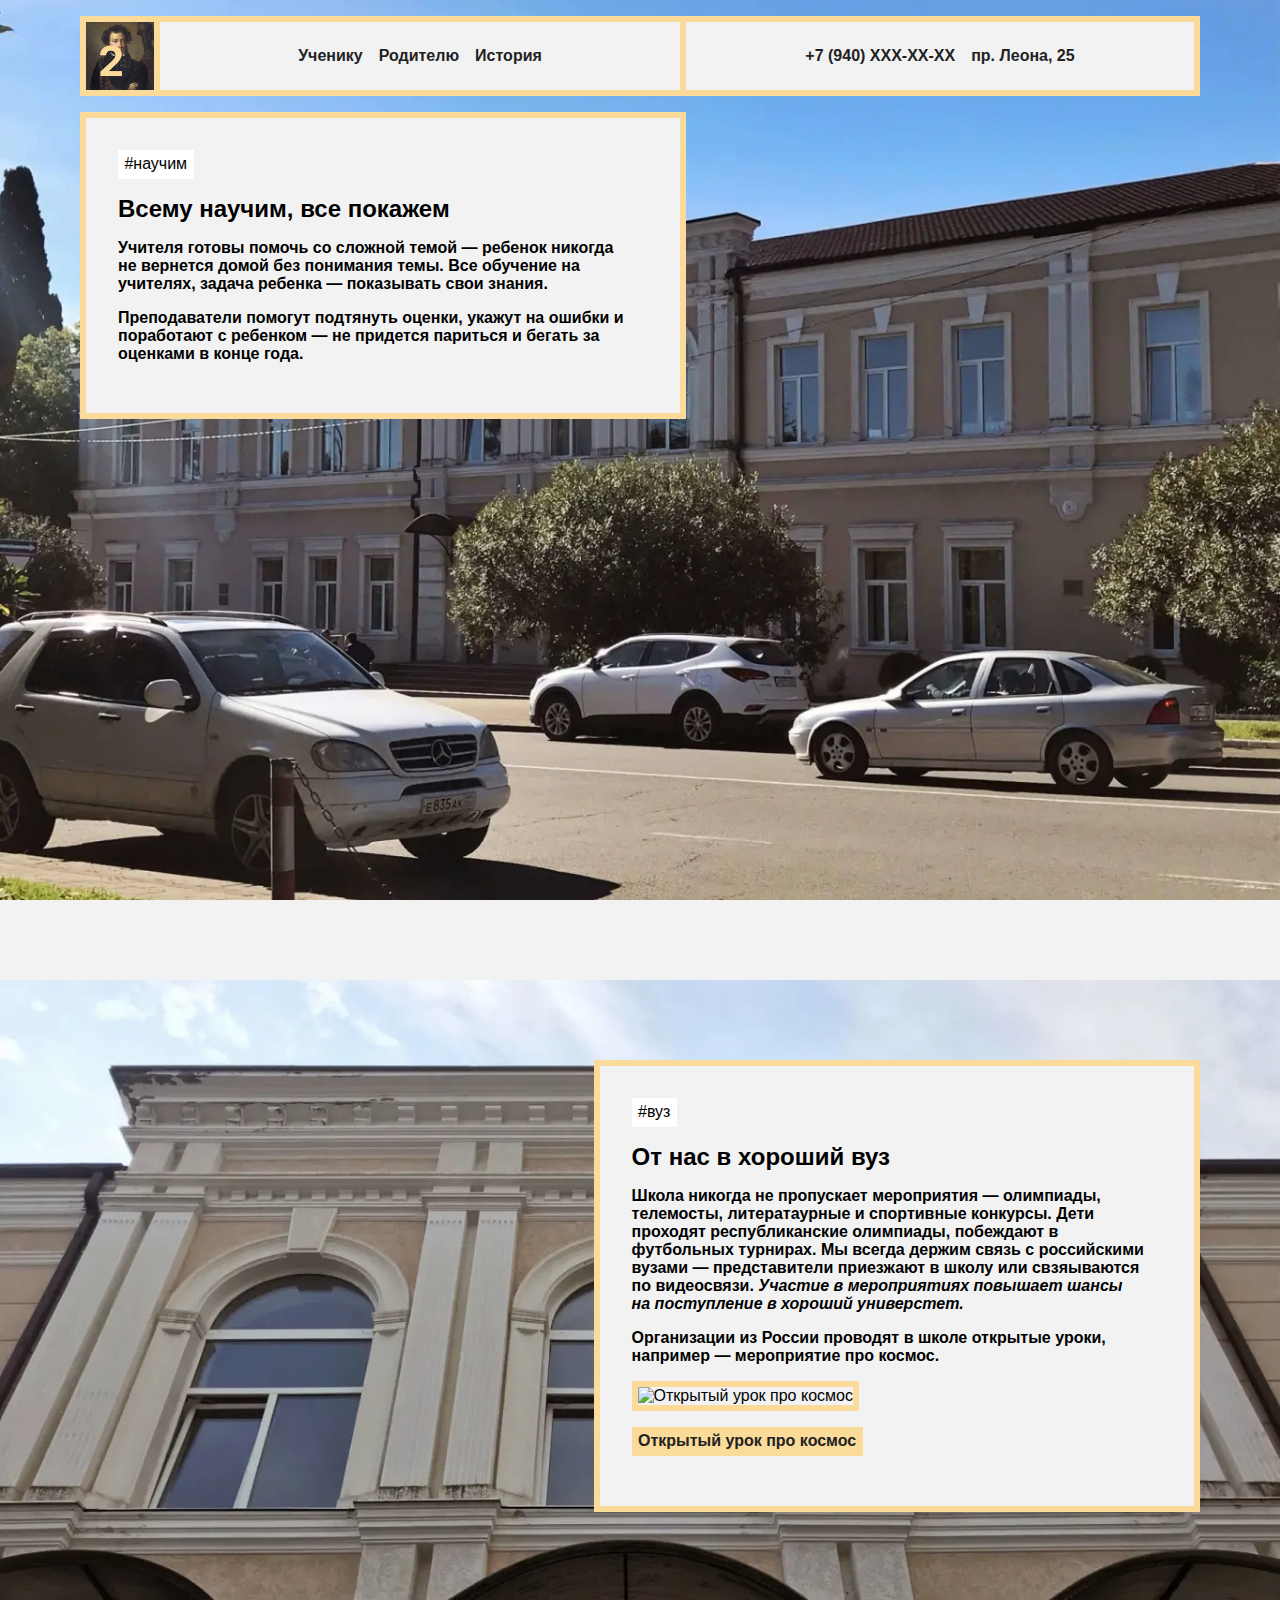
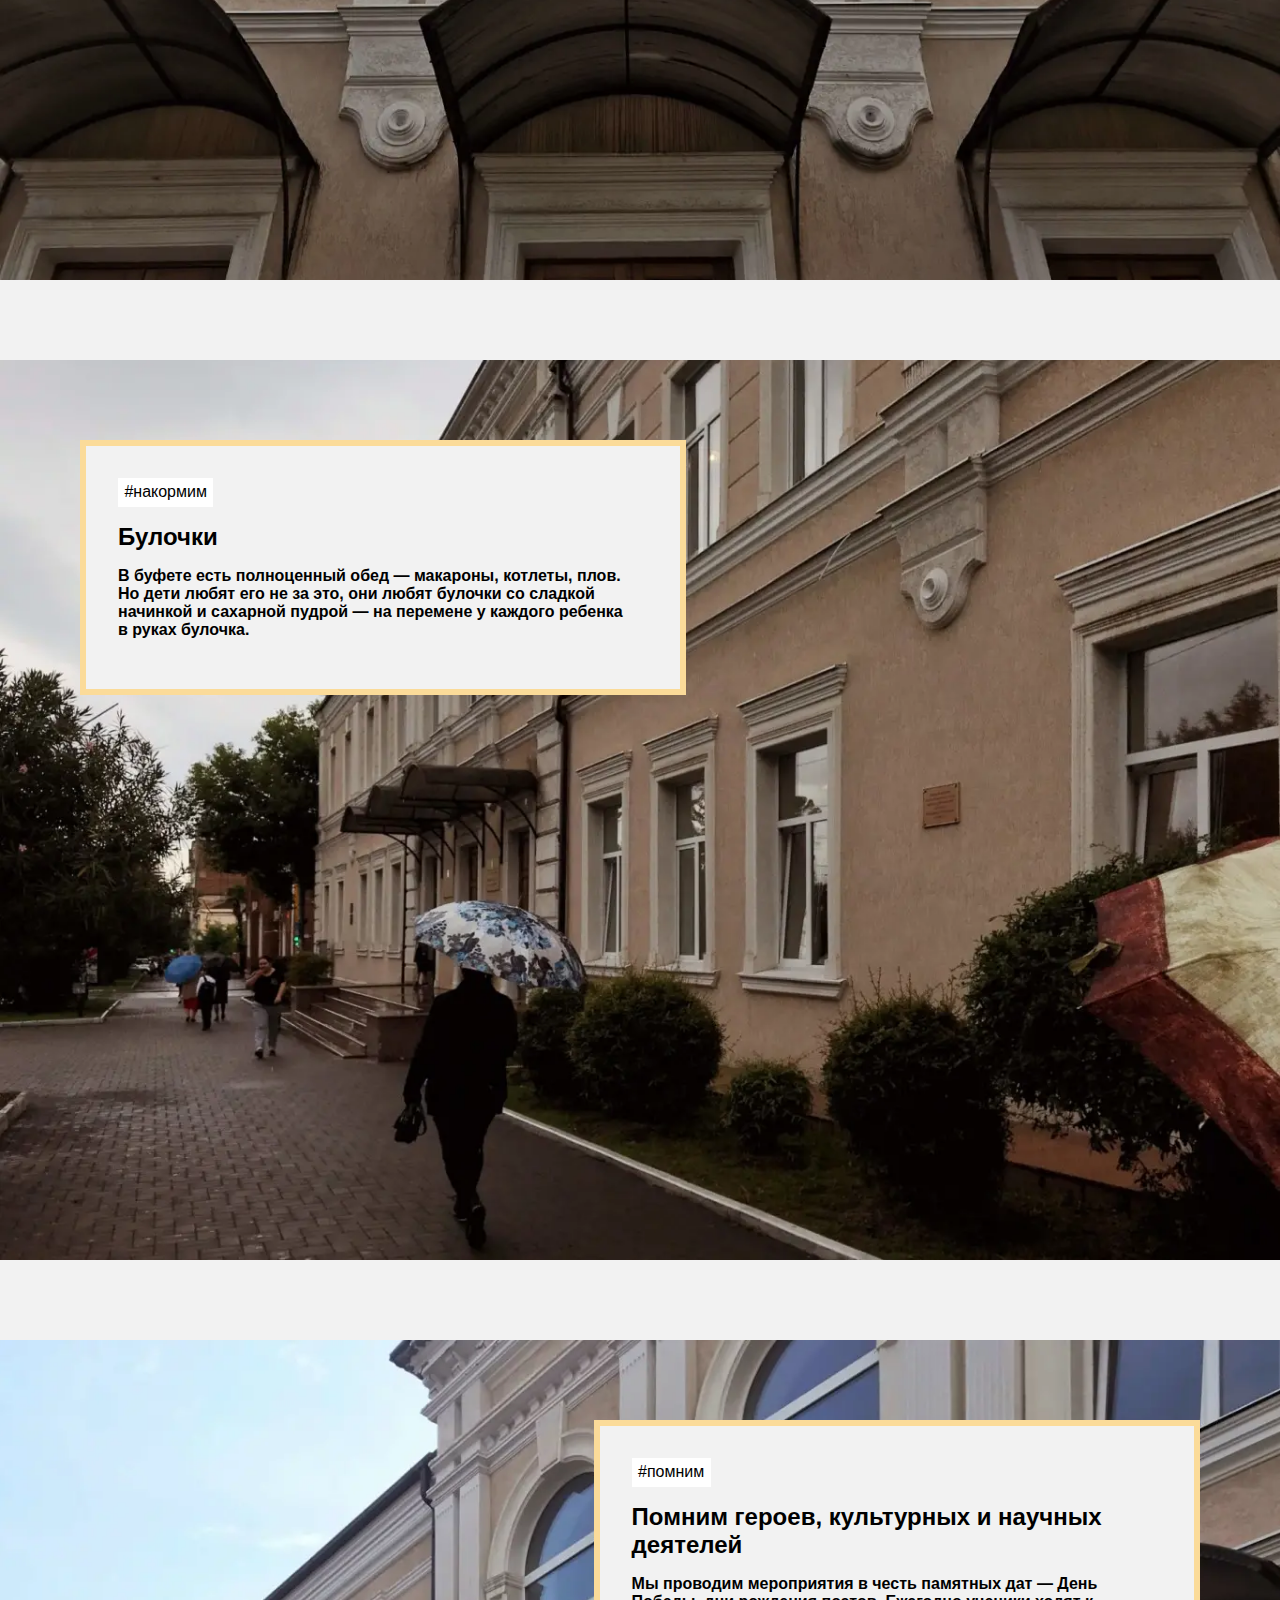
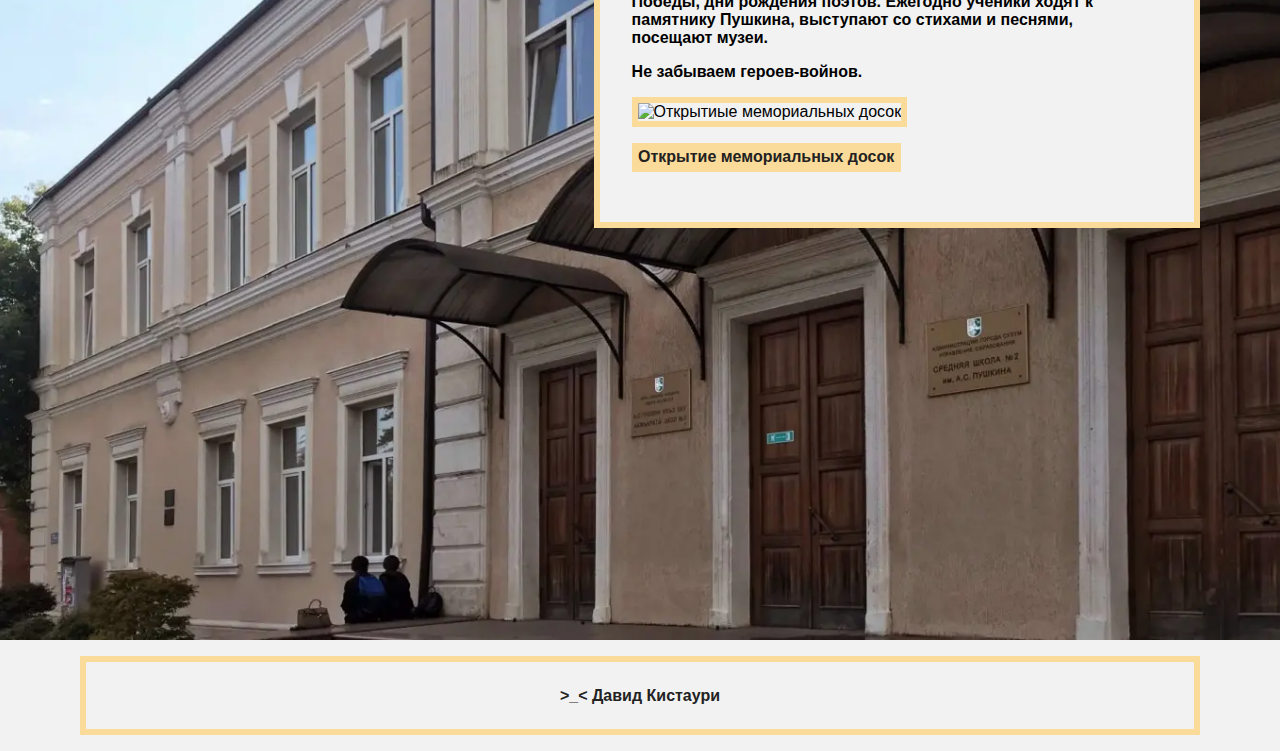
==== index.html @ 3322125c "Add images prefetch. Add active links" ====
<!DOCTYPE html>
<html lang="en">
  <head>
    <title>2-я школа</title>

    <!-- HTML Meta Tags -->
    <meta name="Description" content="2-я школа — подойдет вашему ребенку" />
    <meta name="theme-color" content="#FBDB99" />
    <meta name="viewport" content="width=device-width, initial-scale=1.0" />
    <meta http-equiv="Content-Type" content="text/html;charset=UTF-8" />
    <meta http-equiv="X-UA-Compatible" cont="ie=edge" />

    <!-- Google / Search Engine Tags -->
    <meta itemprop="name" content="2-я школа" />
    <meta
      itemprop="description"
      content="2-я школа — подойдет вашему ребенку"
    />
    <meta
      itemprop="image"
      content="https://secondschool.now.sh/src/images/og.png"
    />

    <!-- Facebook Open Graph Meta Tags -->
    <meta property="og:type" content="website" />
    <meta
      property="og:image"
      content="https://secondschool.now.sh/src/images/og.png"
    />
    <meta property="og:url" content="https://secondschool.now.sh" />
    <meta property="og:title" content="2-я школа" />
    <meta
      property="og:description"
      content="2-я школа — подойдет вашему ребенку"
    />
    <meta property="og:locale" content="ru_RU" />

    <!-- Twitter Card Meta Tags -->
    <meta name="twitter:card" content="summary_large_image" />
    <meta name="twitter:url" content="https://secondschool.now.sh" />
    <meta name="twitter:title" content="2-я школа" />
    <meta
      name="twitter:description"
      content="2-я школа — подойдет вашему ребенку"
    />
    <meta
      name="twitter:image"
      content="https://secondschool.now.sh/src/images/og.png"
    />

    <!-- IOS Meta Tags -->
    <meta name="apple-mobile-web-app-capable" content="yes" />
    <meta name="apple-mobile-web-app-status-bar-style" content="black" />
    <meta name="apple-mobile-web-app-title" content="2-я школа" />

    <!-- Linked files -->
    <link rel="prefetch" href="/src/images/school-main.jpg" as="image" />
    <link rel="prefetch" href="/src/images/school-bottom.jpg" as="image" />
    <link rel="prefetch" href="/src/images/school-rain.jpg" as="image" />
    <link rel="prefetch" href="/src/images/school-right.jpg" as="image" />
    <link rel="manifest" href="/manifest.json" />
    <link rel="stylesheet" href="/src/styles/main.css" />
    <link
      rel="stylesheet"
      href="/src/styles/mobile.css"
      media="none"
      onload="if(media!='screen and (max-width: 950px)')media='screen and (max-width: 950px)'"
    />

    <!-- Icons -->
    <link
      rel="apple-touch-icon"
      sizes="128x128"
      href="/src/images/logos/logo-128.png"
    />
    <link
      rel="apple-touch-icon"
      sizes="64x64"
      href="/src/images/logos/logo-64.png"
    />
    <link
      rel="apple-touch-icon"
      sizes="32x32"
      href="/src/images/logos/logo-32.png"
    />
    <link
      rel="apple-touch-icon"
      sizes="16x16"
      href="/src/images/logos/logo-16.png"
    />
    <link
      rel="icon"
      sizes="128x128"
      href="/src/images/logos/logo-128.png"
      type="img/png"
    />
    <link
      rel="icon"
      sizes="64x64"
      href="/src/images/logos/logo-64.png"
      type="img/png"
    />
    <link
      rel="icon"
      sizes="32x32"
      href="/src/images/logos/logo-32.png"
      type="img/png"
    />
    <link
      rel="icon"
      sizes="16x16"
      href="/src/images/logos/logo-16.png"
      type="img/png"
    />
  </head>
  <body>
    <header>
      <nav>
        <a href="/" class="active"
          ><img src="/src/images/logo.jpg" alt="2-я школа"
        /></a>
      </nav>
      <nav>
        <a href="/student">Ученику</a>
        <a href="/parent">Родителю</a>
        <a href="/history">История</a>
      </nav>
      <nav>
        <a href="tel:7940XXXXXXX">+7 (940) XXX-XX-XX</a>
        <a href="https://yandex.ru/maps/-/CGqsMVZ9" title="Школа на карте"
          >пр. Леона, 25</a
        >
      </nav>
    </header>
    <main>
      <section>
        <picture>
          <source
            srcset="
              /src/images/large/school-main.webp  1800w,
              /src/images/medium/school-main.webp 1366w,
              /src/images/small/school-main.webp   800w
            "
            sizes="100%"
            type="image/webp"
          />
          <source
            srcset="
              /src/images/large/school-main.jpg  1800w,
              /src/images/medium/school-main.jpg 1366w,
              /src/images/small/school-main.jpg   800w
            "
            sizes="100%"
          />
          <img src="/src/images/school-main.jpg" alt="Школа" loading="lazy" />
        </picture>
        <article>
          <span class="sect_art_tag">
            #научим
          </span>
          <h1>Всему научим, все покажем</h1>
          <p>
            Учителя готовы помочь со сложной темой — ребенок никогда не вернется
            домой без понимания темы. Все обучение на учителях, задача ребенка —
            показывать свои знания.
          </p>
          <p>
            Преподаватели помогут подтянуть оценки, укажут на ошибки и
            поработают с ребенком — не придется париться и бегать за оценками в
            конце года.
          </p>
        </article>
      </section>
      <section>
        <picture>
          <source
            srcset="
              /src/images/large/school-bottom.webp  1800w,
              /src/images/medium/school-bottom.webp 1366w,
              /src/images/small/school-bottom.webp   800w
            "
            sizes="100%"
            type="image/webp"
          />
          <source
            srcset="
              /src/images/large/school-bottom.jpg  1800w,
              /src/images/medium/school-bottom.jpg 1366w,
              /src/images/small/school-bottom.jpg   800w
            "
            sizes="100%"
          />
          <img src="/src/images/school-bottom.jpg" alt="Школа" loading="lazy" />
        </picture>
        <article>
          <span class="sect_art_tag">
            #вуз
          </span>
          <h1>От нас в хороший вуз</h1>
          <p>
            Школа никогда не пропускает мероприятия — олимпиады, телемосты,
            литератаурные и спортивные конкурсы. Дети проходят республиканские
            олимпиады, побеждают в футбольных турнирах. Мы всегда держим связь с
            российскими вузами — представители приезжают в школу или свзяываются
            по видеосвязи.
            <em
              >Участие в мероприятиях повышает шансы на поступление в хороший
              универстет.</em
            >
          </p>
          <p>
            Организации из России проводят в школе открытые уроки, например —
            мероприятие про космос.
          </p>
          <img
            src="/src/images/cosmos.jpg"
            alt="Открытый урок про космос"
            class="sect_art_img"
            loading="lazy"
          />
          <a href="http://abh.rs.gov.ru/ru/news/10887" class="sect_art_more"
            >Открытый урок про космос
          </a>
        </article>
      </section>
      <section>
        <picture>
          <source
            srcset="
              /src/images/large/school-rain.webp  1800w,
              /src/images/medium/school-rain.webp 1366w,
              /src/images/small/school-rain.webp   800w
            "
            sizes="100%"
            type="image/webp"
          />
          <source
            srcset="
              /src/images/large/school-rain.jpg  1800w,
              /src/images/medium/school-rain.jpg 1366w,
              /src/images/small/school-rain.jpg   800w
            "
            sizes="100%"
          />
          <img src="/src/images/school-rain.jpg" alt="Школа" loading="lazy" />
        </picture>
        <article>
          <span class="sect_art_tag">
            #накормим
          </span>
          <h1>Булочки</h1>
          <p>
            В буфете есть полноценный обед — макароны, котлеты, плов. Но дети
            любят его не за это, они любят булочки со сладкой начинкой и
            сахарной пудрой — на перемене у каждого ребенка в руках булочка.
          </p>
        </article>
      </section>
      <section>
        <picture>
          <source
            srcset="
              /src/images/large/school-right.webp  1800w,
              /src/images/medium/school-right.webp 1366w,
              /src/images/small/school-right.webp   800w
            "
            sizes="100%"
            type="image/webp"
          />
          <source
            srcset="
              /src/images/large/school-right.jpg  1800w,
              /src/images/medium/school-right.jpg 1366w,
              /src/images/small/school-right.jpg   800w
            "
            sizes="100%"
          />
          <img src="/src/images/school-right.jpg" alt="Школа" loading="lazy" />
        </picture>
        <article>
          <span class="sect_art_tag">
            #помним
          </span>
          <h1>Помним героев, культурных и научных деятелей</h1>
          <p>
            Мы проводим мероприятия в честь памятных дат — День Победы, дни
            рождения поэтов. Ежегодно ученики ходят к памятнику Пушкина,
            выступают со стихами и песнями, посещают музеи.
          </p>
          <p>
            Не забываем героев-войнов.
          </p>
          <img
            src="/src/images/memorial.jpg"
            alt="Открытиые мемориальных досок"
            class="sect_art_img"
            loading="lazy"
          />
          <a
            href="https://sputnik-abkhazia.ru/video/20150424/1014516066.html"
            class="sect_art_more"
            >Открытие мемориальных досок</a
          >
        </article>
      </section>
    </main>
    <footer>
      <nav>
        <a href="https://davidkistauri.now.sh" target="_blank" rel="noopener"
          >>_< Давид Кистаури</a
        >
      </nav>
    </footer>
  </body>
</html>
---- src/styles/main.css ----
@font-face {
  font-family: "Inter var";
  font-weight: 100 900;
  font-style: normal;
  font-named-instance: "Regular";
  font-display: swap;
  src: url("/src/fonts/Inter-upright.var.woff2?v=3.5") format("woff2");
}

:root {
  --background-color: #f2f2f2;
  --foreground-color: #222222;
  --accent-color: #fbdb99;
  --accent-color-75: #fbda99bf;

  --white: #ffffff;
}

*::selection {
  background-color: var(--accent-color);
  color: var(--foreground-color);
}

*::-moz-selection {
  background-color: var(--accent-color);
  color: var(--foreground-color);
}

html {
  font-size: 16px;
  font-family: Inter, Helvetica, Arial, sans-serif;
}

body {
  margin: 0;
  background-color: var(--background-color);
}

header,
footer {
  padding: 1rem 5rem;
}

header {
  position: fixed;
  z-index: 1;
  top: 0;
  right: 0;
  left: 0;
  display: grid;
  grid-template-columns: 5rem 1fr 1fr;
}

header nav:nth-child(1) a {
  padding: 0;
}

footer nav {
  min-height: 4.2rem;
}

nav {
  display: flex;
  justify-content: center;
  align-items: center;
  max-height: 5rem;
  border-top: 0.4rem solid var(--accent-color);
  border-bottom: 0.4rem solid var(--accent-color);
  background-color: var(--background-color);
}

nav:nth-child(1),
nav:nth-child(3) {
  border-right: 0.4rem solid var(--accent-color);
  border-left: 0.4rem solid var(--accent-color);
}

nav a,
a.sect_art_more {
  font-weight: bold;
  text-decoration: none;
  transition: all cubic-bezier(0.075, 0.82, 0.165, 1) 0.5s;
  -webkit-transition: all cubic-bezier(0.075, 0.82, 0.165, 1) 0.5s;
}

nav a {
  padding: 0.5rem;
  line-height: 1rem;
}

nav a:hover,
a.sect_art_more:hover {
  opacity: 0.5;
}

section:nth-of-type(2n - 1) {
  grid-template: "article article empty" / 5.8rem 1fr 1fr;
}

section:nth-of-type(2n) {
  grid-template: "empty article article" / 1fr 1fr 5.8rem;
}

section:nth-of-type(1) {
  min-height: calc(100vh - 15rem);
  margin-top: 0;
  padding-top: 7rem;
}

section {
  position: relative;
  display: inline-grid;
  width: calc(100% - 10rem);
  min-height: calc(100vh - 13rem);
  margin-top: 5rem;
  padding: 5rem 5rem 8rem 5rem;
}

section picture img {
  position: absolute;
  top: 0;
  left: 0;
  width: 100%;
  height: 100%;
  object-fit: cover;
}

article {
  position: relative;
  grid-area: article;
  align-self: start;
  padding: 2rem 3.125rem 3.125rem 2rem;
  background-color: var(--background-color);
}

article,
img.sect_art_img {
  border: 0.4rem solid var(--accent-color);
}

h1,
p,
img.sect_art_img,
a.sect_art_more {
  margin: 1rem 0 0 0;
}

h1 {
  font-size: 1.5rem;
}

p {
  font-size: 1rem;
  font-weight: 600;
}

a {
  position: relative;
  display: flex;
  color: var(--foreground-color);
}

a.active {
  background-color: var(--accent-color);
  pointer-events: none;
  cursor: default;
}

a.sect_art_more,
span.sect_art_tag {
  display: table;
  line-height: 1em;
  padding: 0.4rem;
}

a.sect_art_more {
  background-color: var(--accent-color);
}

a img {
  width: 100%;
  height: 100%;
}

span.sect_art_tag {
  background-color: var(--white);
}

img.sect_art_img {
  max-width: calc(100% - 1rem);
}
---- src/styles/mobile.css ----
@media screen and (max-width: 950px) {
  header,
  footer {
    padding: 1.5rem;
  }
  header {
    position: sticky;
    top: -19.3rem;
    grid-template-columns: 3.5rem auto;
    grid-row-gap: 1.5rem;
  }
  header nav:nth-child(2),
  header nav:nth-child(3) {
    grid-column-start: 1;
    grid-column-end: 3;
  }
  header nav:nth-child(1) {
    grid-row-start: 3;
    padding: 0;
  }
  header nav:nth-child(2) {
    grid-row-start: 2;
  }
  header nav:nth-child(3) {
    grid-row-start: 1;
  }
  footer nav {
    min-height: unset;
  }
  nav:nth-child(n) {
    border: 0.2rem solid var(--accent-color);
  }
  nav {
    flex-direction: column;
    align-items: start;
    max-height: 10rem;
    padding: 0.75rem;
  }
  section:nth-last-of-type(n) {
    grid-template: "article" / 1fr;
  }
  section {
    width: calc(100% - 3rem);
    min-height: unset;
    margin-top: 1.5rem;
    padding: 1.5rem 1.5rem 2.4rem 1.5rem;
  }
  section:first-of-type {
    padding-top: 1.5rem;
  }
  article {
    padding: 1.2rem 1.2rem 1.5rem 1.2rem;
  }
  article,
  img.sect_art_img {
    border: 0.2rem solid var(--accent-color);
  }
}
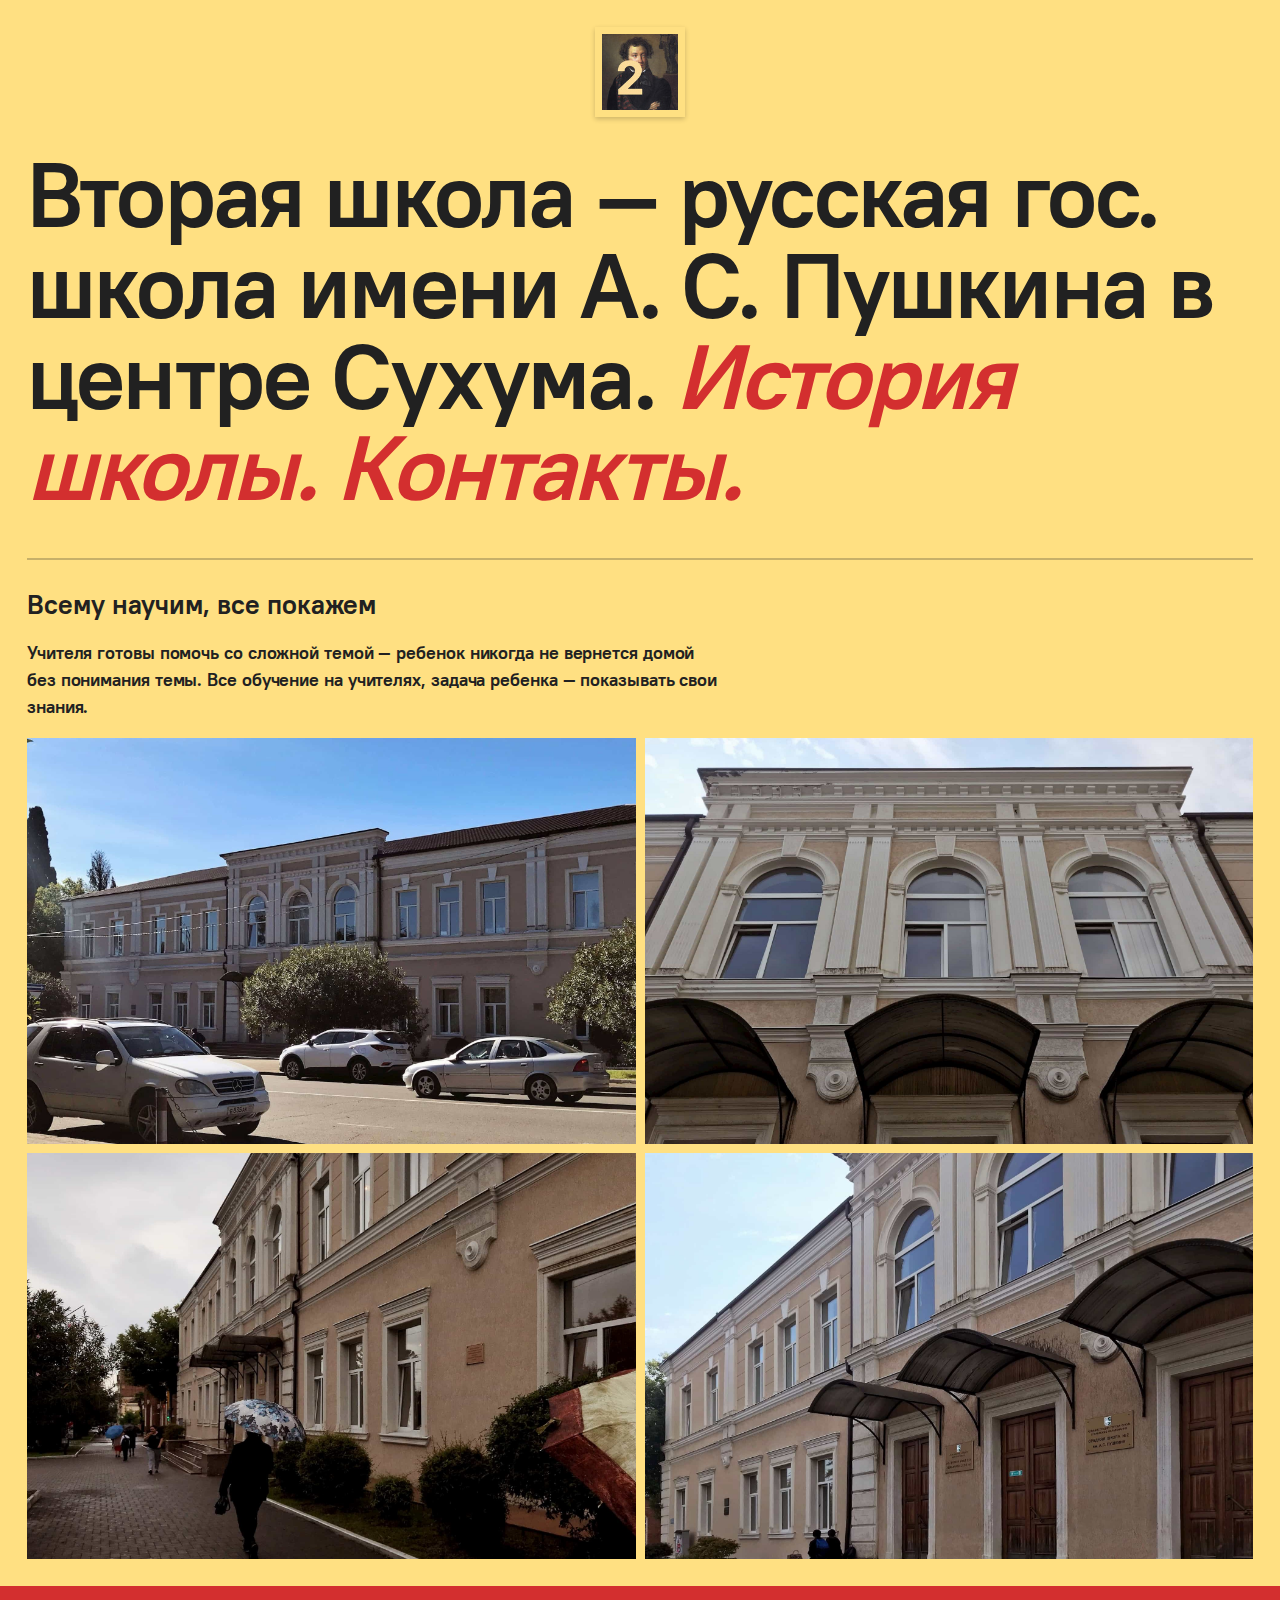
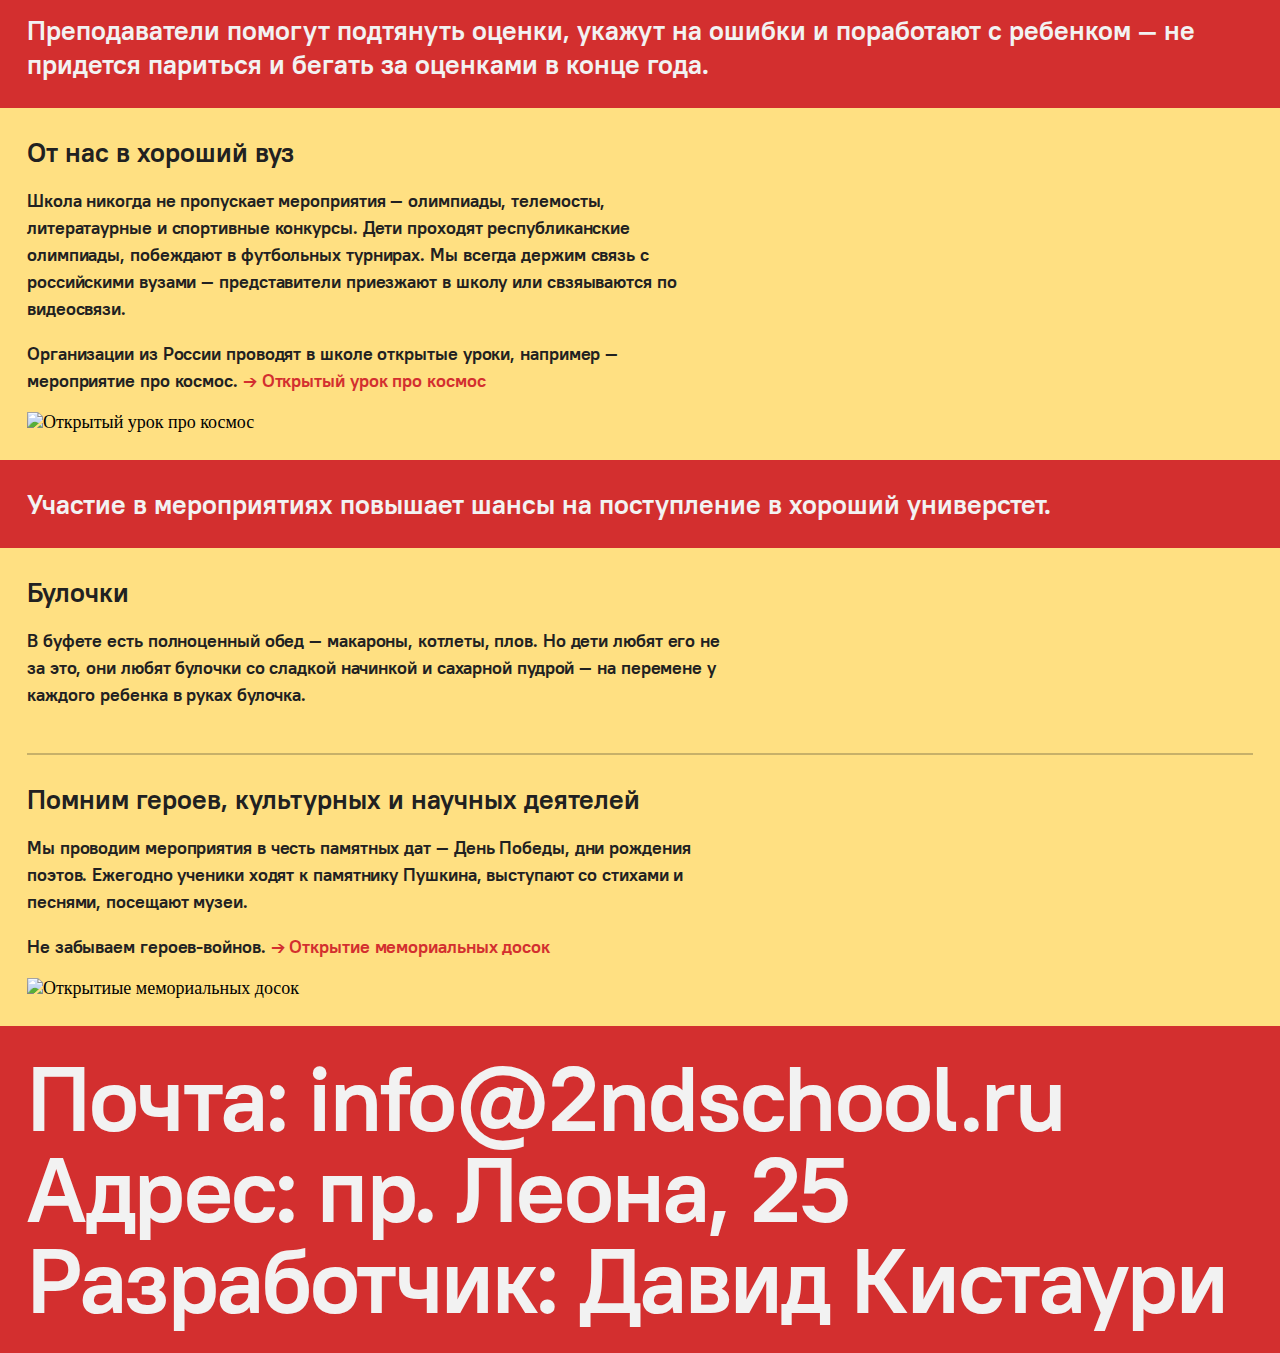
==== commit 6a78cb64: "V3" ====
--- a/index.html
+++ b/index.html
@@ -1,20 +1,20 @@
 <!DOCTYPE html>
 <html lang="en">
   <head>
-    <title>2-я школа</title>
+    <title>Вторая школа</title>
 
     <!-- HTML Meta Tags -->
-    <meta name="Description" content="2-я школа — подойдет вашему ребенку" />
+    <meta name="Description" content="Вторая школа — подойдет вашему ребенку" />
     <meta name="theme-color" content="#FBDB99" />
     <meta name="viewport" content="width=device-width, initial-scale=1.0" />
     <meta http-equiv="Content-Type" content="text/html;charset=UTF-8" />
     <meta http-equiv="X-UA-Compatible" cont="ie=edge" />
 
     <!-- Google / Search Engine Tags -->
-    <meta itemprop="name" content="2-я школа" />
+    <meta itemprop="name" content="Вторая школа" />
     <meta
       itemprop="description"
-      content="2-я школа — подойдет вашему ребенку"
+      content="Вторая школа — подойдет вашему ребенку"
     />
     <meta
       itemprop="image"
@@ -28,20 +28,20 @@
       content="https://secondschool.now.sh/src/images/og.png"
     />
     <meta property="og:url" content="https://secondschool.now.sh" />
-    <meta property="og:title" content="2-я школа" />
+    <meta property="og:title" content="Вторая школа" />
     <meta
       property="og:description"
-      content="2-я школа — подойдет вашему ребенку"
+      content="Вторая школа — подойдет вашему ребенку"
     />
     <meta property="og:locale" content="ru_RU" />
 
     <!-- Twitter Card Meta Tags -->
     <meta name="twitter:card" content="summary_large_image" />
     <meta name="twitter:url" content="https://secondschool.now.sh" />
-    <meta name="twitter:title" content="2-я школа" />
+    <meta name="twitter:title" content="Вторая школа" />
     <meta
       name="twitter:description"
-      content="2-я школа — подойдет вашему ребенку"
+      content="Вторая школа — подойдет вашему ребенку"
     />
     <meta
       name="twitter:image"
@@ -51,13 +51,14 @@
     <!-- IOS Meta Tags -->
     <meta name="apple-mobile-web-app-capable" content="yes" />
     <meta name="apple-mobile-web-app-status-bar-style" content="black" />
-    <meta name="apple-mobile-web-app-title" content="2-я школа" />
+    <meta name="apple-mobile-web-app-title" content="Вторая школа" />
 
     <!-- Linked files -->
-    <link rel="prefetch" href="/src/images/school-main.jpg" as="image" />
-    <link rel="prefetch" href="/src/images/school-bottom.jpg" as="image" />
-    <link rel="prefetch" href="/src/images/school-rain.jpg" as="image" />
-    <link rel="prefetch" href="/src/images/school-right.jpg" as="image" />
+    <link rel="preload" href="/src/images/logo.jpg" as="image" />
+    <link rel="preload" href="/src/images/school-main.jpg" as="image" />
+    <link rel="preload" href="/src/images/school-bottom.jpg" as="image" />
+    <link rel="preload" href="/src/images/school-rain.jpg" as="image" />
+    <link rel="preload" href="/src/images/school-right.jpg" as="image" />
     <link rel="manifest" href="/manifest.json" />
     <link rel="stylesheet" href="/src/styles/main.css" />
     <link
@@ -66,6 +67,7 @@
       media="none"
       onload="if(media!='screen and (max-width: 950px)')media='screen and (max-width: 950px)'"
     />
+    <link rel="stylesheet" href="/src/styles/dark.css" />
 
     <!-- Icons -->
     <link
@@ -117,100 +119,78 @@
     <header>
       <nav>
         <a href="/" class="active"
-          ><img src="/src/images/logo.jpg" alt="2-я школа"
+          ><img src="/src/images/logo.jpg" alt="Вторая школа"
         /></a>
-      </nav>
-      <nav>
-        <a href="/student">Ученику</a>
-        <a href="/parent">Родителю</a>
-        <a href="/history">История</a>
-      </nav>
-      <nav>
-        <a href="tel:7940XXXXXXX">+7 (940) XXX-XX-XX</a>
-        <a href="https://yandex.ru/maps/-/CGqsMVZ9" title="Школа на карте"
-          >пр. Леона, 25</a
-        >
       </nav>
     </header>
     <main>
       <section>
-        <picture>
-          <source
-            srcset="
-              /src/images/large/school-main.webp  1800w,
-              /src/images/medium/school-main.webp 1366w,
-              /src/images/small/school-main.webp   800w
-            "
-            sizes="100%"
-            type="image/webp"
-          />
-          <source
-            srcset="
-              /src/images/large/school-main.jpg  1800w,
-              /src/images/medium/school-main.jpg 1366w,
-              /src/images/small/school-main.jpg   800w
-            "
-            sizes="100%"
-          />
-          <img src="/src/images/school-main.jpg" alt="Школа" loading="lazy" />
-        </picture>
-        <article>
-          <span class="sect_art_tag">
-            #научим
-          </span>
-          <h1>Всему научим, все покажем</h1>
+        <h1>
+          Вторая школа — русская гос. школа имени А. С. Пушкина в центре Сухума.
+          <a href="/history">История школы.</a>
+          <a href="#cont">Контакты.</a>
+        </h1>
+      </section>
+      <hr />
+      <section>
+        <article>
+          <h2>Всему научим, все покажем</h2>
           <p>
             Учителя готовы помочь со сложной темой — ребенок никогда не вернется
             домой без понимания темы. Все обучение на учителях, задача ребенка —
             показывать свои знания.
           </p>
-          <p>
-            Преподаватели помогут подтянуть оценки, укажут на ошибки и
-            поработают с ребенком — не придется париться и бегать за оценками в
-            конце года.
-          </p>
-        </article>
-      </section>
-      <section>
-        <picture>
-          <source
-            srcset="
-              /src/images/large/school-bottom.webp  1800w,
-              /src/images/medium/school-bottom.webp 1366w,
-              /src/images/small/school-bottom.webp   800w
-            "
-            sizes="100%"
-            type="image/webp"
-          />
-          <source
-            srcset="
-              /src/images/large/school-bottom.jpg  1800w,
-              /src/images/medium/school-bottom.jpg 1366w,
-              /src/images/small/school-bottom.jpg   800w
-            "
-            sizes="100%"
-          />
-          <img src="/src/images/school-bottom.jpg" alt="Школа" loading="lazy" />
-        </picture>
-        <article>
-          <span class="sect_art_tag">
-            #вуз
-          </span>
-          <h1>От нас в хороший вуз</h1>
+        </article>
+        <article class="art--img">
+          <img
+            src="/src/images/school-main.jpg"
+            alt="Открытый урок про космос"
+            class="sect_art_imgs"
+            loading="lazy"
+          />
+          <img
+            src="/src/images/school-bottom.jpg"
+            alt="Открытый урок про космос"
+            class="sect_art_imgs"
+            loading="lazy"
+          />
+          <img
+            src="/src/images/school-rain.jpg"
+            alt="Открытый урок про космос"
+            class="sect_art_imgs"
+            loading="lazy"
+          />
+          <img
+            src="/src/images/school-right.jpg"
+            alt="Открытый урок про космос"
+            class="sect_art_imgs"
+            loading="lazy"
+          />
+        </article>
+      </section>
+      <section class="sect--highlight">
+        <span
+          >Преподаватели помогут подтянуть оценки, укажут на ошибки и поработают
+          с ребенком — не придется париться и бегать за оценками в конце
+          года.</span
+        >
+      </section>
+      <section>
+        <article>
+          <h2>От нас в хороший вуз</h2>
           <p>
             Школа никогда не пропускает мероприятия — олимпиады, телемосты,
             литератаурные и спортивные конкурсы. Дети проходят республиканские
             олимпиады, побеждают в футбольных турнирах. Мы всегда держим связь с
             российскими вузами — представители приезжают в школу или свзяываются
             по видеосвязи.
-            <em
-              >Участие в мероприятиях повышает шансы на поступление в хороший
-              универстет.</em
-            >
           </p>
           <p>
             Организации из России проводят в школе открытые уроки, например —
             мероприятие про космос.
+            <a href="http://abh.rs.gov.ru/ru/news/10887"
+              >→ Открытый урок про космос
+            </a>
           </p>
           <img
             src="/src/images/cosmos.jpg"
@@ -218,37 +198,17 @@
             class="sect_art_img"
             loading="lazy"
           />
-          <a href="http://abh.rs.gov.ru/ru/news/10887" class="sect_art_more"
-            >Открытый урок про космос
-          </a>
-        </article>
-      </section>
-      <section>
-        <picture>
-          <source
-            srcset="
-              /src/images/large/school-rain.webp  1800w,
-              /src/images/medium/school-rain.webp 1366w,
-              /src/images/small/school-rain.webp   800w
-            "
-            sizes="100%"
-            type="image/webp"
-          />
-          <source
-            srcset="
-              /src/images/large/school-rain.jpg  1800w,
-              /src/images/medium/school-rain.jpg 1366w,
-              /src/images/small/school-rain.jpg   800w
-            "
-            sizes="100%"
-          />
-          <img src="/src/images/school-rain.jpg" alt="Школа" loading="lazy" />
-        </picture>
-        <article>
-          <span class="sect_art_tag">
-            #накормим
-          </span>
-          <h1>Булочки</h1>
+        </article>
+      </section>
+      <section class="sect--highlight">
+        <span
+          >Участие в мероприятиях повышает шансы на поступление в хороший
+          универстет.</span
+        >
+      </section>
+      <section>
+        <article>
+          <h2>Булочки</h2>
           <p>
             В буфете есть полноценный обед — макароны, котлеты, плов. Но дети
             любят его не за это, они любят булочки со сладкой начинкой и
@@ -256,32 +216,10 @@
           </p>
         </article>
       </section>
-      <section>
-        <picture>
-          <source
-            srcset="
-              /src/images/large/school-right.webp  1800w,
-              /src/images/medium/school-right.webp 1366w,
-              /src/images/small/school-right.webp   800w
-            "
-            sizes="100%"
-            type="image/webp"
-          />
-          <source
-            srcset="
-              /src/images/large/school-right.jpg  1800w,
-              /src/images/medium/school-right.jpg 1366w,
-              /src/images/small/school-right.jpg   800w
-            "
-            sizes="100%"
-          />
-          <img src="/src/images/school-right.jpg" alt="Школа" loading="lazy" />
-        </picture>
-        <article>
-          <span class="sect_art_tag">
-            #помним
-          </span>
-          <h1>Помним героев, культурных и научных деятелей</h1>
+      <hr />
+      <section>
+        <article>
+          <h2>Помним героев, культурных и научных деятелей</h2>
           <p>
             Мы проводим мероприятия в честь памятных дат — День Победы, дни
             рождения поэтов. Ежегодно ученики ходят к памятнику Пушкина,
@@ -289,6 +227,9 @@
           </p>
           <p>
             Не забываем героев-войнов.
+            <a href="https://sputnik-abkhazia.ru/video/20150424/1014516066.html"
+              >→ Открытие мемориальных досок</a
+            >
           </p>
           <img
             src="/src/images/memorial.jpg"
@@ -296,20 +237,23 @@
             class="sect_art_img"
             loading="lazy"
           />
-          <a
-            href="https://sputnik-abkhazia.ru/video/20150424/1014516066.html"
-            class="sect_art_more"
-            >Открытие мемориальных досок</a
-          >
         </article>
       </section>
     </main>
-    <footer>
-      <nav>
-        <a href="https://davidkistauri.now.sh" target="_blank" rel="noopener"
-          >>_< Давид Кистаури</a
-        >
-      </nav>
+    <footer id="cont">
+      <a href="mailto:info@2ndschool.ru" title="Почта"
+        >Почта: info@2ndschool.ru</a
+      ><br />
+      <a href="https://yandex.ru/maps/-/CGqsMVZ9" title="Школа на карте"
+        >Адрес: пр. Леона, 25</a
+      ><br />
+      <a
+        href="https://davidkistauri.ru"
+        title="Разработчик сайта"
+        target="_blank"
+        rel="noopener"
+        >Разработчик: Давид Кистаури</a
+      >
     </footer>
   </body>
 </html>
--- a/src/styles/main.css
+++ b/src/styles/main.css
@@ -1,19 +1,21 @@
 @font-face {
-  font-family: "Inter var";
-  font-weight: 100 900;
+  font-family: "PT Root UI";
+  font-weight: bold;
   font-style: normal;
-  font-named-instance: "Regular";
   font-display: swap;
-  src: url("/src/fonts/Inter-upright.var.woff2?v=3.5") format("woff2");
+  src: url("/src/fonts/PT\ Root\ UI_Bold.woff2?v=3.5") format("woff2");
 }
 
 :root {
   --background-color: #f2f2f2;
-  --foreground-color: #222222;
-  --accent-color: #fbdb99;
-  --accent-color-75: #fbda99bf;
-
-  --white: #ffffff;
+  --foreground-color: #212121;
+  --accent-color: #ffe082;
+  --red: #d32f2f;
+  --highlight-bg: #d32f2f;
+  --highlight-fg: #f2f2f2;
+
+  --pad: 1.5rem;
+  --text-pad: 1rem;
 }
 
 *::selection {
@@ -27,96 +29,112 @@
 }
 
 html {
-  font-size: 16px;
-  font-family: Inter, Helvetica, Arial, sans-serif;
+  font-size: 18px;
+  scroll-behavior: smooth;
 }
 
 body {
   margin: 0;
-  background-color: var(--background-color);
-}
-
-header,
-footer {
-  padding: 1rem 5rem;
+  background-color: var(--accent-color);
 }
 
 header {
   position: fixed;
+  z-index: 2;
+  top: 0;
+  left: 50%;
+  width: 5rem;
+  height: 5rem;
+  transform: translateX(-50%);
+  margin: var(--pad) 0;
+  box-shadow: 0 2px 5px rgba(0, 0, 0, 0.2);
+}
+
+header nav {
+  border: 0.4rem solid var(--accent-color);
+  background-color: var(--accent-color);
+}
+
+header nav a {
+  padding: 0;
+}
+
+footer {
+  position: relative;
+  padding: var(--pad);
+  background-color: var(--highlight-bg);
+}
+
+footer a {
+  position: relative;
   z-index: 1;
-  top: 0;
-  right: 0;
-  left: 0;
-  display: grid;
-  grid-template-columns: 5rem 1fr 1fr;
-}
-
-header nav:nth-child(1) a {
-  padding: 0;
-}
-
-footer nav {
-  min-height: 4.2rem;
-}
-
-nav {
-  display: flex;
-  justify-content: center;
-  align-items: center;
-  max-height: 5rem;
-  border-top: 0.4rem solid var(--accent-color);
-  border-bottom: 0.4rem solid var(--accent-color);
-  background-color: var(--background-color);
-}
-
-nav:nth-child(1),
-nav:nth-child(3) {
-  border-right: 0.4rem solid var(--accent-color);
-  border-left: 0.4rem solid var(--accent-color);
-}
-
-nav a,
-a.sect_art_more {
-  font-weight: bold;
-  text-decoration: none;
-  transition: all cubic-bezier(0.075, 0.82, 0.165, 1) 0.5s;
-  -webkit-transition: all cubic-bezier(0.075, 0.82, 0.165, 1) 0.5s;
-}
-
-nav a {
-  padding: 0.5rem;
-  line-height: 1rem;
-}
-
-nav a:hover,
-a.sect_art_more:hover {
-  opacity: 0.5;
-}
-
-section:nth-of-type(2n - 1) {
-  grid-template: "article article empty" / 5.8rem 1fr 1fr;
-}
-
-section:nth-of-type(2n) {
-  grid-template: "empty article article" / 1fr 1fr 5.8rem;
+  display: inline;
+  font-size: 5.063rem;
+  color: var(--highlight-fg);
+  text-decoration: none;
+  word-wrap: break-word;
+}
+
+a {
+  font-weight: bold;
+  text-decoration: none;
+  transition: opacity cubic-bezier(0.075, 0.82, 0.165, 1) 0.5s;
+  -webkit-transition: opacity cubic-bezier(0.075, 0.82, 0.165, 1) 0.5s;
 }
 
 section:nth-of-type(1) {
-  min-height: calc(100vh - 15rem);
   margin-top: 0;
   padding-top: 7rem;
 }
 
 section {
   position: relative;
-  display: inline-grid;
-  width: calc(100% - 10rem);
-  min-height: calc(100vh - 13rem);
-  margin-top: 5rem;
-  padding: 5rem 5rem 8rem 5rem;
-}
-
-section picture img {
+  width: calc(100% - 2 * var(--pad));
+  padding: var(--pad);
+  background-color: var(--accent-color);
+}
+
+section.sect--highlight {
+  width: calc(100% - 2 * var(--pad));
+  background-color: var(--highlight-bg);
+}
+
+section.sect--highlight h1,
+section.sect--highlight span {
+  position: relative;
+  z-index: 1;
+  margin-top: 0;
+  color: var(--highlight-fg);
+}
+
+section.sect--highlight span {
+  font-size: 1.5rem;
+  font-weight: bold;
+}
+
+section > h1 {
+  margin-top: 1.25rem;
+  font-size: 5.063rem;
+}
+
+section > h1 a {
+  display: inline;
+  font-style: italic;
+  text-decoration: none;
+  color: var(--red);
+}
+
+section > h1 a:hover {
+  font-style: normal;
+}
+
+section > h1,
+footer a {
+  line-height: 1em;
+  letter-spacing: -0.1rem;
+}
+
+picture img {
   position: absolute;
   top: 0;
   left: 0;
@@ -127,31 +145,61 @@
 
 article {
   position: relative;
-  grid-area: article;
-  align-self: start;
-  padding: 2rem 3.125rem 3.125rem 2rem;
-  background-color: var(--background-color);
-}
-
-article,
+}
+
+article > *:not(img) {
+  max-width: 700px;
+}
+
+article.art--img {
+  display: grid;
+  grid-template-columns: 1fr 1fr;
+  grid-gap: 0.5rem;
+}
+
+article.art--img,
+p,
 img.sect_art_img {
-  border: 0.4rem solid var(--accent-color);
+  margin-top: var(--text-pad);
 }
 
 h1,
+h2,
+p {
+  color: var(--foreground-color);
+}
+
+h1,
+h2,
 p,
-img.sect_art_img,
-a.sect_art_more {
-  margin: 1rem 0 0 0;
+a,
+section.sect--highlight span {
+  font-family: "PT Root UI", Helvetica, Arial, sans-serif;
 }
 
 h1 {
+  margin: 0;
+  font-size: 5.063rem;
+}
+
+h2 {
+  margin-top: 0;
+  margin-bottom: var(--text-pad);
   font-size: 1.5rem;
 }
 
 p {
+  margin-bottom: 0;
   font-size: 1rem;
-  font-weight: 600;
+  line-height: 1.5em;
+  letter-spacing: -0.005rem;
+}
+
+p a {
+  display: inline;
+  font-weight: bold;
+  color: var(--red);
+  text-decoration: none;
 }
 
 a {
@@ -160,32 +208,34 @@
   color: var(--foreground-color);
 }
 
+a:hover {
+  opacity: 0.5;
+}
+
 a.active {
-  background-color: var(--accent-color);
   pointer-events: none;
   cursor: default;
 }
 
-a.sect_art_more,
-span.sect_art_tag {
-  display: table;
-  line-height: 1em;
-  padding: 0.4rem;
-}
-
-a.sect_art_more {
-  background-color: var(--accent-color);
-}
-
 a img {
   width: 100%;
   height: 100%;
 }
 
-span.sect_art_tag {
-  background-color: var(--white);
-}
-
 img.sect_art_img {
-  max-width: calc(100% - 1rem);
-}
+  display: block;
+  width: 100%;
+}
+
+img.sect_art_imgs {
+  display: inline-block;
+  width: 100%;
+}
+
+hr {
+  height: 2px;
+  margin: var(--text-pad) var(--pad) 0 var(--pad);
+  border: 0;
+  background-color: var(--foreground-color);
+  opacity: 0.25;
+}
--- a/src/styles/mobile.css
+++ b/src/styles/mobile.css
@@ -1,58 +1,35 @@
 @media screen and (max-width: 950px) {
-  header,
-  footer {
-    padding: 1.5rem;
+  :root {
+    --pad: 1.2rem;
   }
   header {
-    position: sticky;
-    top: -19.3rem;
-    grid-template-columns: 3.5rem auto;
-    grid-row-gap: 1.5rem;
+    width: 3.5rem;
+    height: 3.5rem;
   }
-  header nav:nth-child(2),
-  header nav:nth-child(3) {
-    grid-column-start: 1;
-    grid-column-end: 3;
-  }
-  header nav:nth-child(1) {
-    grid-row-start: 3;
-    padding: 0;
-  }
-  header nav:nth-child(2) {
-    grid-row-start: 2;
-  }
-  header nav:nth-child(3) {
-    grid-row-start: 1;
-  }
-  footer nav {
-    min-height: unset;
-  }
-  nav:nth-child(n) {
+  header nav {
     border: 0.2rem solid var(--accent-color);
   }
-  nav {
-    flex-direction: column;
-    align-items: start;
-    max-height: 10rem;
-    padding: 0.75rem;
+  main {
+    margin-top: calc(3.9rem + 2 * var(--pad));
   }
   section:nth-last-of-type(n) {
     grid-template: "article" / 1fr;
   }
   section {
-    width: calc(100% - 3rem);
+    width: calc(100% - 2 * var(--pad));
     min-height: unset;
-    margin-top: 1.5rem;
-    padding: 1.5rem 1.5rem 2.4rem 1.5rem;
   }
   section:first-of-type {
-    padding-top: 1.5rem;
+    padding-top: 0;
   }
-  article {
-    padding: 1.2rem 1.2rem 1.5rem 1.2rem;
+  section > h1 {
+    margin-top: 0;
   }
-  article,
-  img.sect_art_img {
-    border: 0.2rem solid var(--accent-color);
+  footer a,
+  section > h1 {
+    font-size: 2.25rem;
+  }
+  article.art--img {
+    grid-template-columns: 1fr;
   }
 }
--- a/src/styles/dark.css
+++ b/src/styles/dark.css
@@ -0,0 +1,15 @@
+/* @media screen and (prefers-color-scheme: dark) {
+  :root {
+    --background-color: #212121;
+    --foreground-color: #f2f2f2;
+    --accent-color: #212121;
+    --red: #ff6659;
+    --highlight-bg: #ff665920;
+    --highlight-fg: #ff6659;
+  }
+  h1,
+  h2,
+  p, img {
+    opacity: 0.9;
+  }
+} */
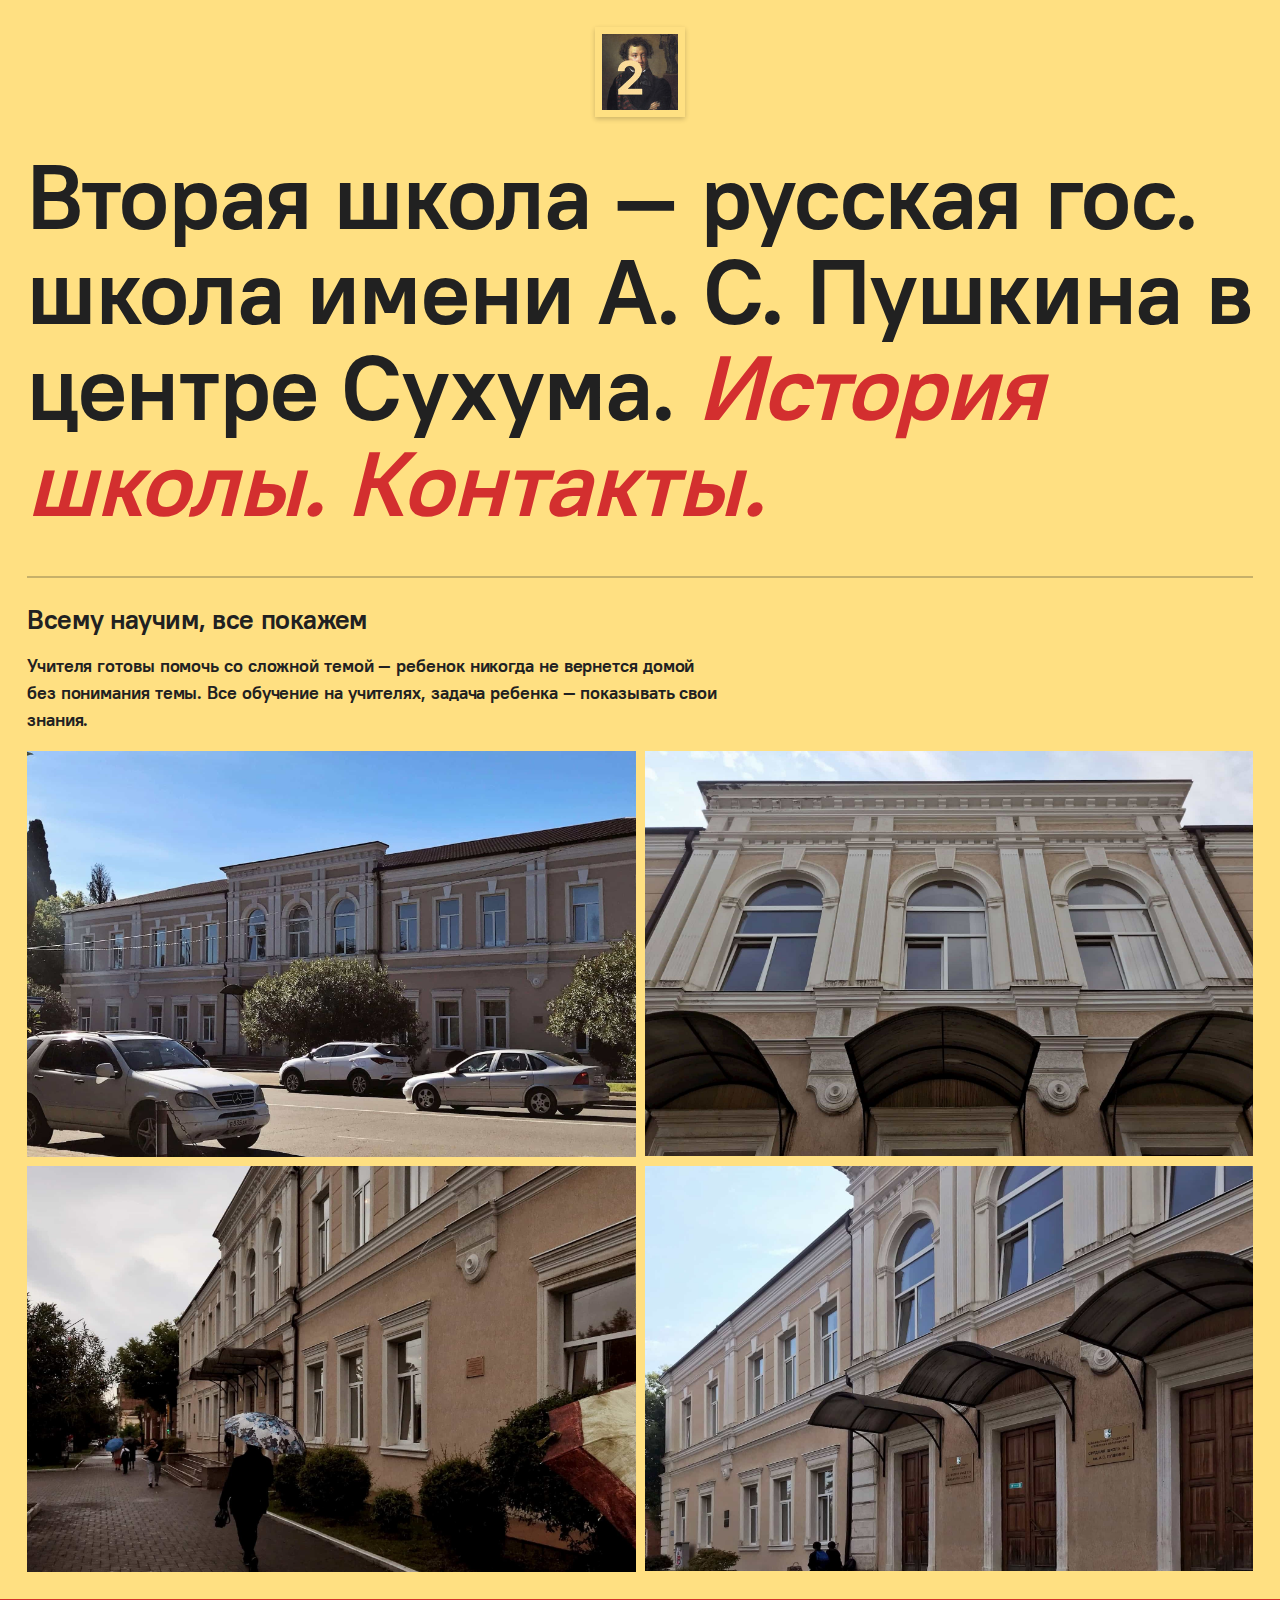
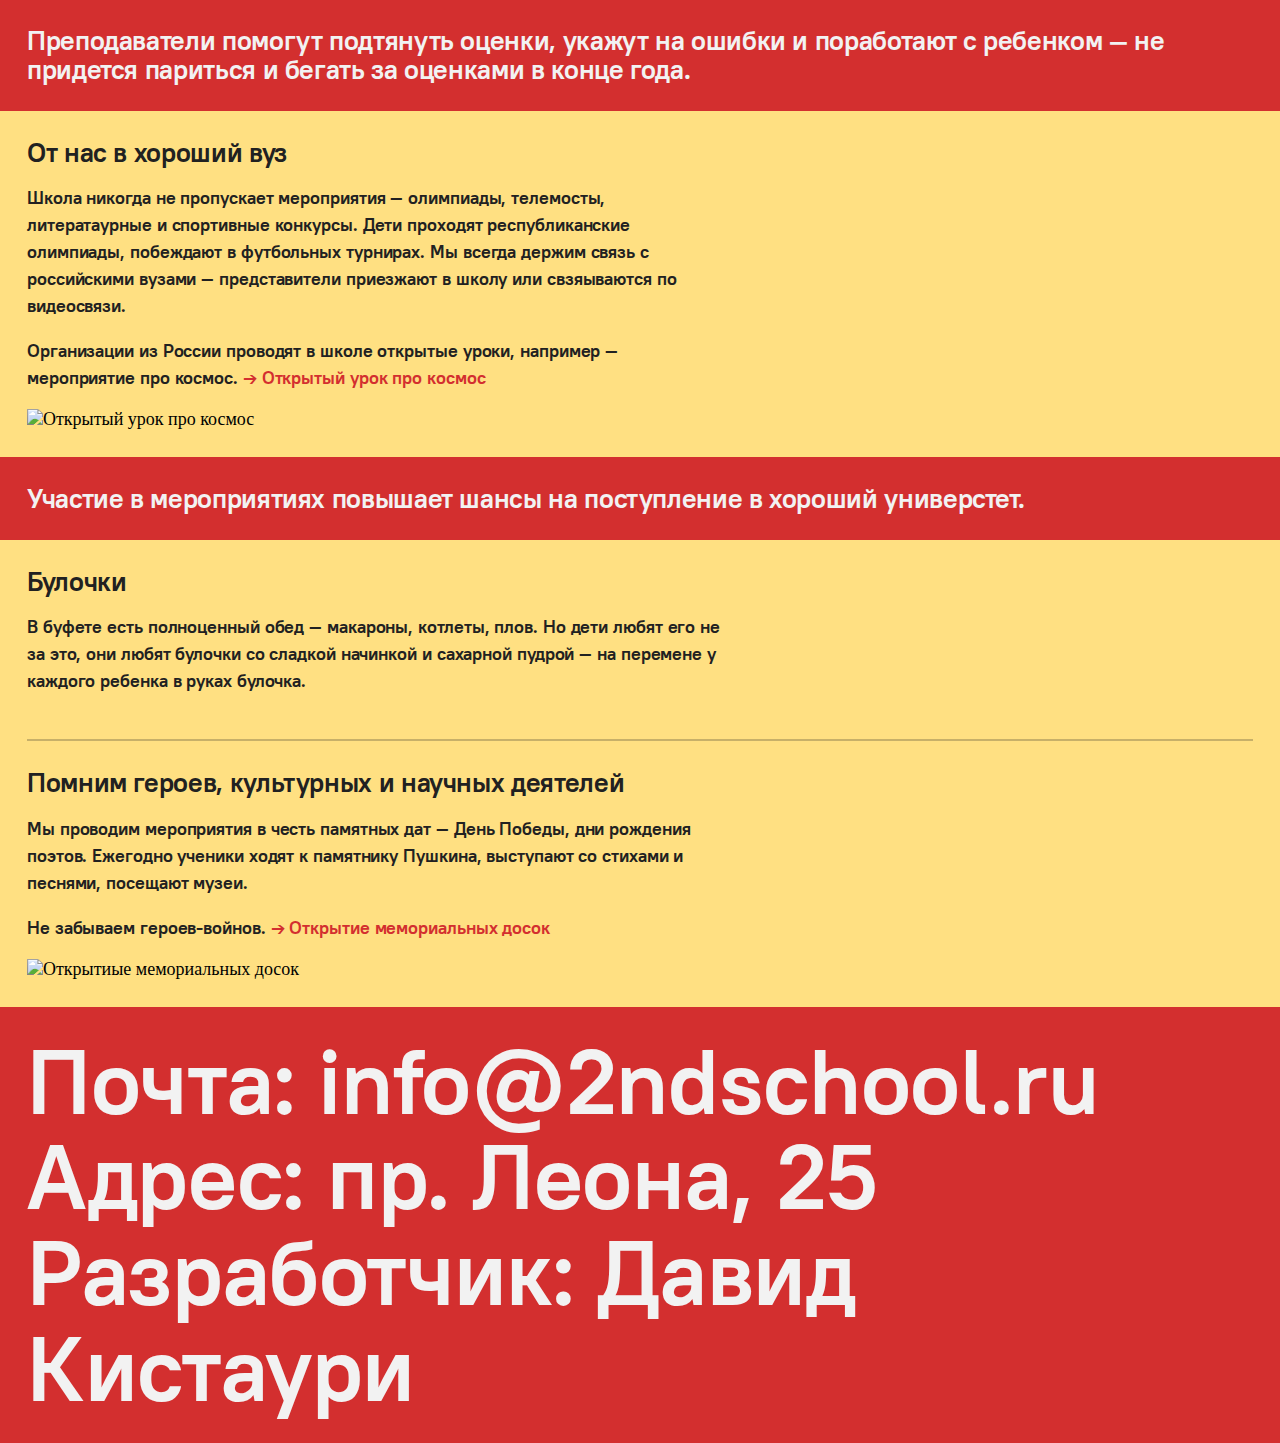
==== commit 12dba201: "General fixes" ====
--- a/index.html
+++ b/index.html
@@ -5,7 +5,6 @@
 
     <!-- HTML Meta Tags -->
     <meta name="Description" content="Вторая школа — подойдет вашему ребенку" />
-    <meta name="theme-color" content="#FBDB99" />
     <meta name="viewport" content="width=device-width, initial-scale=1.0" />
     <meta http-equiv="Content-Type" content="text/html;charset=UTF-8" />
     <meta http-equiv="X-UA-Compatible" cont="ie=edge" />
--- a/src/styles/main.css
+++ b/src/styles/main.css
@@ -65,6 +65,14 @@
   background-color: var(--highlight-bg);
 }
 
+footer a,
+section.sect--highlight span,
+h1,
+h2 {
+  line-height: 1.05em;
+  letter-spacing: -0.02rem;
+}
+
 footer a {
   position: relative;
   z-index: 1;
@@ -99,17 +107,13 @@
   background-color: var(--highlight-bg);
 }
 
-section.sect--highlight h1,
 section.sect--highlight span {
   position: relative;
   z-index: 1;
   margin-top: 0;
+  font-size: 1.5rem;
+  font-weight: bold;
   color: var(--highlight-fg);
-}
-
-section.sect--highlight span {
-  font-size: 1.5rem;
-  font-weight: bold;
 }
 
 section > h1 {
@@ -126,12 +130,6 @@
 
 section > h1 a:hover {
   font-style: normal;
-}
-
-section > h1,
-footer a {
-  line-height: 1em;
-  letter-spacing: -0.1rem;
 }
 
 picture img {
@@ -161,12 +159,6 @@
 p,
 img.sect_art_img {
   margin-top: var(--text-pad);
-}
-
-h1,
-h2,
-p {
-  color: var(--foreground-color);
 }
 
 h1,
@@ -175,6 +167,13 @@
 a,
 section.sect--highlight span {
   font-family: "PT Root UI", Helvetica, Arial, sans-serif;
+  font-weight: bold;
+}
+
+h1,
+h2,
+p {
+  color: var(--foreground-color);
 }
 
 h1 {
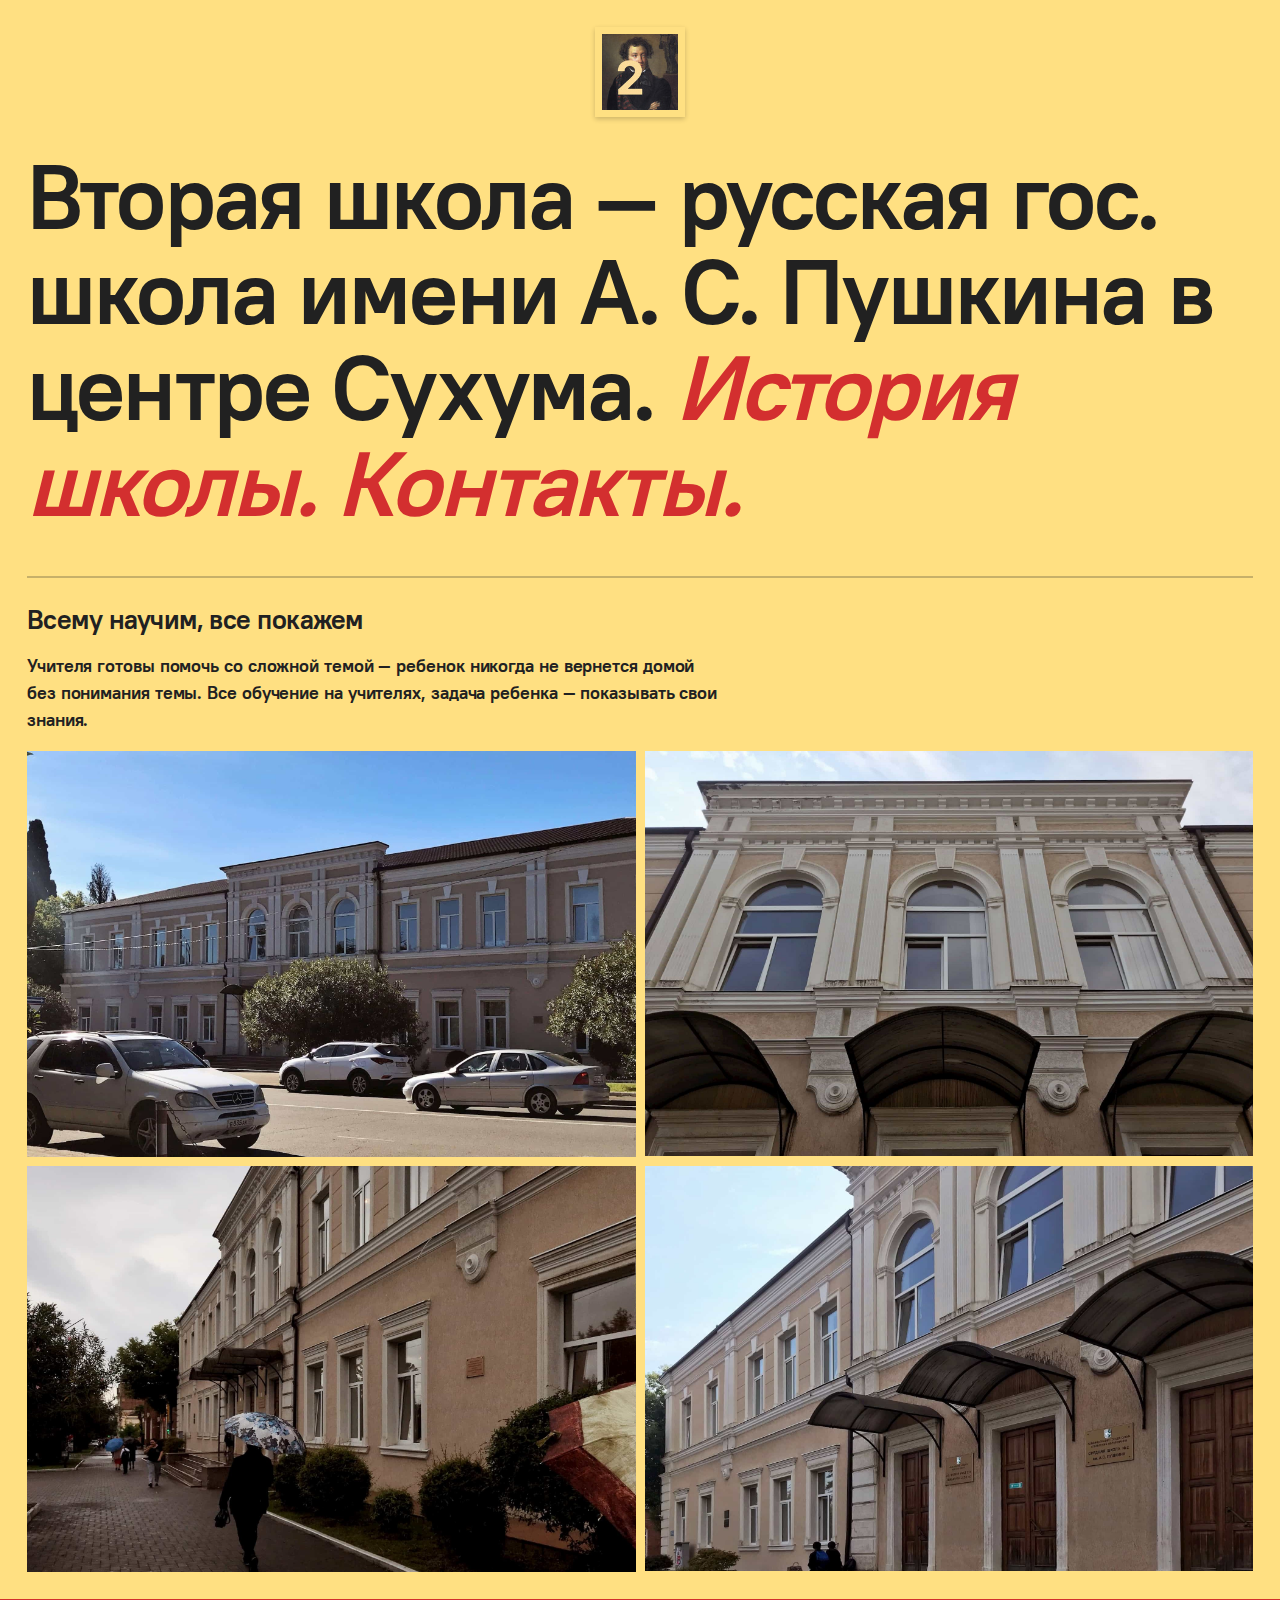
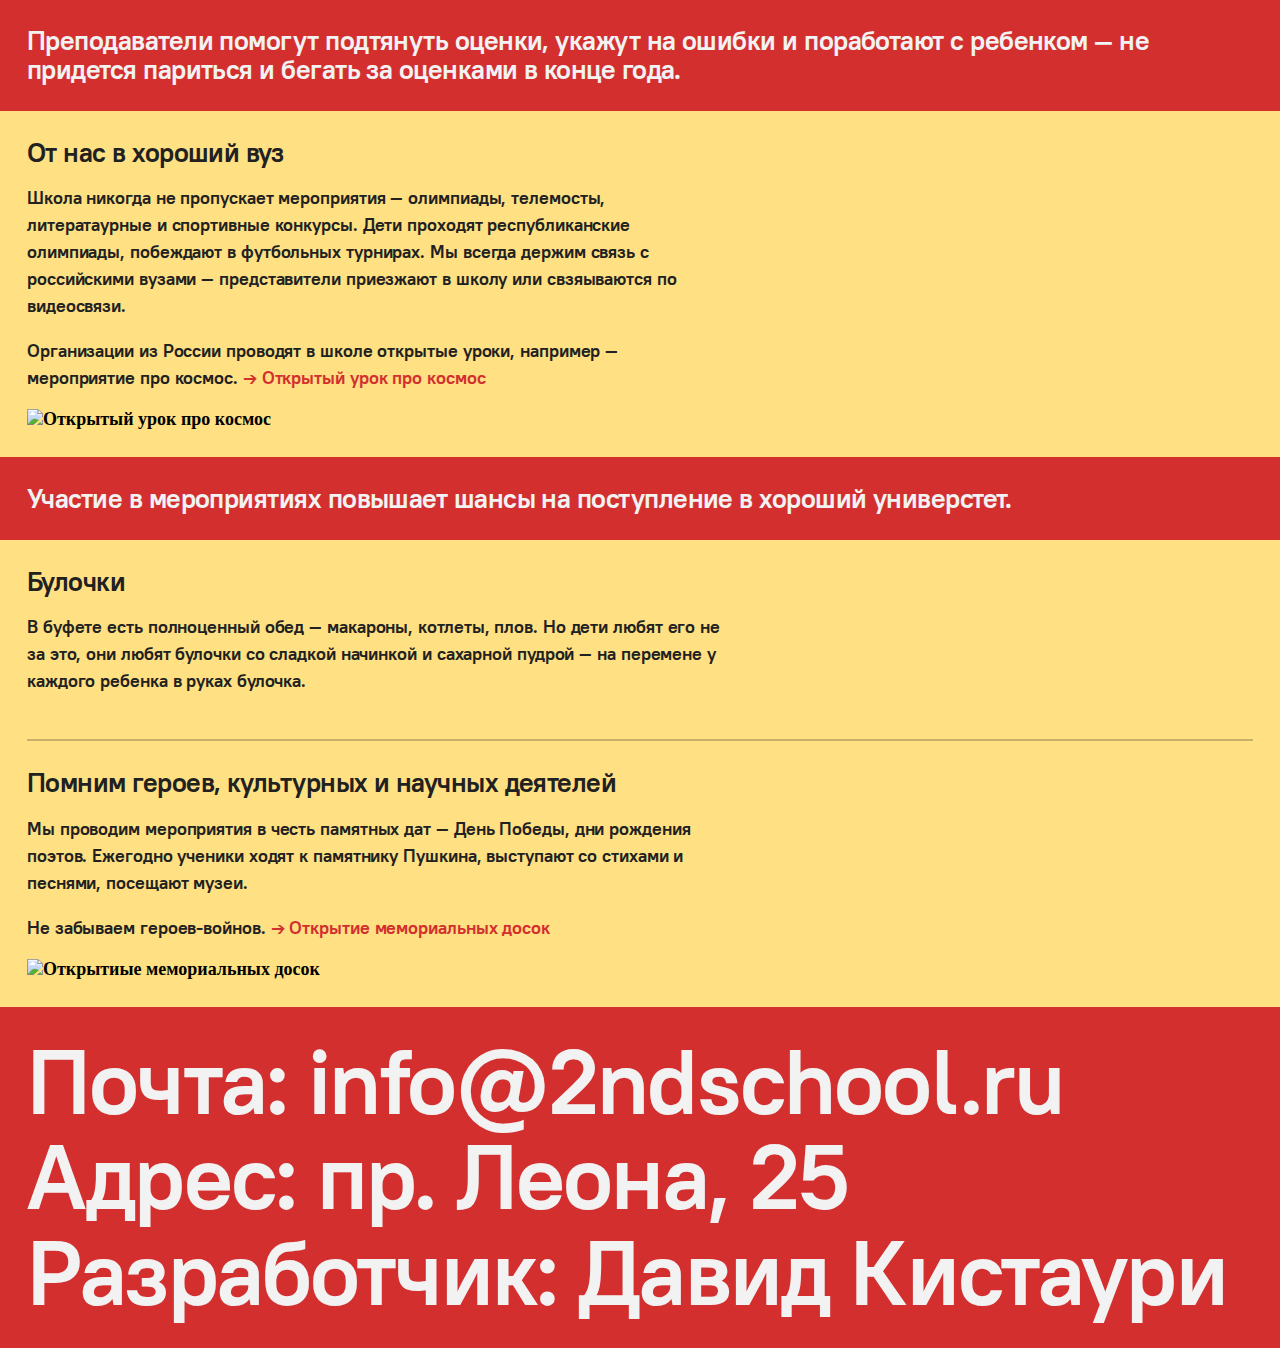
==== commit 913a080a: "Optimizations" ====
--- a/index.html
+++ b/index.html
@@ -1,258 +1,180 @@
 <!DOCTYPE html>
 <html lang="en">
-  <head>
-    <title>Вторая школа</title>
 
-    <!-- HTML Meta Tags -->
-    <meta name="Description" content="Вторая школа — подойдет вашему ребенку" />
-    <meta name="viewport" content="width=device-width, initial-scale=1.0" />
-    <meta http-equiv="Content-Type" content="text/html;charset=UTF-8" />
-    <meta http-equiv="X-UA-Compatible" cont="ie=edge" />
+<head>
+  <title>Вторая школа</title>
 
-    <!-- Google / Search Engine Tags -->
-    <meta itemprop="name" content="Вторая школа" />
-    <meta
-      itemprop="description"
-      content="Вторая школа — подойдет вашему ребенку"
-    />
-    <meta
-      itemprop="image"
-      content="https://secondschool.now.sh/src/images/og.png"
-    />
+  <!-- HTML Meta Tags -->
+  <meta name="Description" content="Вторая школа — подойдет вашему ребенку" />
+  <meta name="viewport" content="width=device-width, initial-scale=1.0" />
+  <meta http-equiv="Content-Type" content="text/html;charset=UTF-8" />
+  <meta http-equiv="X-UA-Compatible" cont="ie=edge" />
 
-    <!-- Facebook Open Graph Meta Tags -->
-    <meta property="og:type" content="website" />
-    <meta
-      property="og:image"
-      content="https://secondschool.now.sh/src/images/og.png"
-    />
-    <meta property="og:url" content="https://secondschool.now.sh" />
-    <meta property="og:title" content="Вторая школа" />
-    <meta
-      property="og:description"
-      content="Вторая школа — подойдет вашему ребенку"
-    />
-    <meta property="og:locale" content="ru_RU" />
+  <!-- Google / Search Engine Tags -->
+  <meta itemprop="name" content="Вторая школа" />
+  <meta itemprop="description"
+    content="Вторая школа — подойдет вашему ребенку" />
+  <meta itemprop="image"
+    content="https://secondschool.now.sh/src/images/og.png" />
 
-    <!-- Twitter Card Meta Tags -->
-    <meta name="twitter:card" content="summary_large_image" />
-    <meta name="twitter:url" content="https://secondschool.now.sh" />
-    <meta name="twitter:title" content="Вторая школа" />
-    <meta
-      name="twitter:description"
-      content="Вторая школа — подойдет вашему ребенку"
-    />
-    <meta
-      name="twitter:image"
-      content="https://secondschool.now.sh/src/images/og.png"
-    />
+  <!-- Facebook Open Graph Meta Tags -->
+  <meta property="og:type" content="website" />
+  <meta property="og:image"
+    content="https://secondschool.now.sh/src/images/og.png" />
+  <meta property="og:url" content="https://secondschool.now.sh" />
+  <meta property="og:title" content="Вторая школа" />
+  <meta property="og:description"
+    content="Вторая школа — подойдет вашему ребенку" />
+  <meta property="og:locale" content="ru_RU" />
 
-    <!-- IOS Meta Tags -->
-    <meta name="apple-mobile-web-app-capable" content="yes" />
-    <meta name="apple-mobile-web-app-status-bar-style" content="black" />
-    <meta name="apple-mobile-web-app-title" content="Вторая школа" />
+  <!-- Twitter Card Meta Tags -->
+  <meta name="twitter:card" content="summary_large_image" />
+  <meta name="twitter:url" content="https://secondschool.now.sh" />
+  <meta name="twitter:title" content="Вторая школа" />
+  <meta name="twitter:description"
+    content="Вторая школа — подойдет вашему ребенку" />
+  <meta name="twitter:image"
+    content="https://secondschool.now.sh/src/images/og.png" />
 
-    <!-- Linked files -->
-    <link rel="preload" href="/src/images/logo.jpg" as="image" />
-    <link rel="preload" href="/src/images/school-main.jpg" as="image" />
-    <link rel="preload" href="/src/images/school-bottom.jpg" as="image" />
-    <link rel="preload" href="/src/images/school-rain.jpg" as="image" />
-    <link rel="preload" href="/src/images/school-right.jpg" as="image" />
-    <link rel="manifest" href="/manifest.json" />
-    <link rel="stylesheet" href="/src/styles/main.css" />
-    <link
-      rel="stylesheet"
-      href="/src/styles/mobile.css"
-      media="none"
-      onload="if(media!='screen and (max-width: 950px)')media='screen and (max-width: 950px)'"
-    />
-    <link rel="stylesheet" href="/src/styles/dark.css" />
+  <!-- IOS Meta Tags -->
+  <meta name="apple-mobile-web-app-capable" content="yes" />
+  <meta name="apple-mobile-web-app-status-bar-style" content="black" />
+  <meta name="apple-mobile-web-app-title" content="Вторая школа" />
 
-    <!-- Icons -->
-    <link
-      rel="apple-touch-icon"
-      sizes="128x128"
-      href="/src/images/logos/logo-128.png"
-    />
-    <link
-      rel="apple-touch-icon"
-      sizes="64x64"
-      href="/src/images/logos/logo-64.png"
-    />
-    <link
-      rel="apple-touch-icon"
-      sizes="32x32"
-      href="/src/images/logos/logo-32.png"
-    />
-    <link
-      rel="apple-touch-icon"
-      sizes="16x16"
-      href="/src/images/logos/logo-16.png"
-    />
-    <link
-      rel="icon"
-      sizes="128x128"
-      href="/src/images/logos/logo-128.png"
-      type="img/png"
-    />
-    <link
-      rel="icon"
-      sizes="64x64"
-      href="/src/images/logos/logo-64.png"
-      type="img/png"
-    />
-    <link
-      rel="icon"
-      sizes="32x32"
-      href="/src/images/logos/logo-32.png"
-      type="img/png"
-    />
-    <link
-      rel="icon"
-      sizes="16x16"
-      href="/src/images/logos/logo-16.png"
-      type="img/png"
-    />
-  </head>
-  <body>
-    <header>
-      <nav>
-        <a href="/" class="active"
-          ><img src="/src/images/logo.jpg" alt="Вторая школа"
-        /></a>
-      </nav>
-    </header>
-    <main>
-      <section>
-        <h1>
-          Вторая школа — русская гос. школа имени А. С. Пушкина в центре Сухума.
-          <a href="/history">История школы.</a>
-          <a href="#cont">Контакты.</a>
-        </h1>
-      </section>
-      <hr />
-      <section>
-        <article>
-          <h2>Всему научим, все покажем</h2>
-          <p>
-            Учителя готовы помочь со сложной темой — ребенок никогда не вернется
-            домой без понимания темы. Все обучение на учителях, задача ребенка —
-            показывать свои знания.
-          </p>
-        </article>
-        <article class="art--img">
-          <img
-            src="/src/images/school-main.jpg"
-            alt="Открытый урок про космос"
-            class="sect_art_imgs"
-            loading="lazy"
-          />
-          <img
-            src="/src/images/school-bottom.jpg"
-            alt="Открытый урок про космос"
-            class="sect_art_imgs"
-            loading="lazy"
-          />
-          <img
-            src="/src/images/school-rain.jpg"
-            alt="Открытый урок про космос"
-            class="sect_art_imgs"
-            loading="lazy"
-          />
-          <img
-            src="/src/images/school-right.jpg"
-            alt="Открытый урок про космос"
-            class="sect_art_imgs"
-            loading="lazy"
-          />
-        </article>
-      </section>
-      <section class="sect--highlight">
-        <span
-          >Преподаватели помогут подтянуть оценки, укажут на ошибки и поработают
-          с ребенком — не придется париться и бегать за оценками в конце
-          года.</span
-        >
-      </section>
-      <section>
-        <article>
-          <h2>От нас в хороший вуз</h2>
-          <p>
-            Школа никогда не пропускает мероприятия — олимпиады, телемосты,
-            литератаурные и спортивные конкурсы. Дети проходят республиканские
-            олимпиады, побеждают в футбольных турнирах. Мы всегда держим связь с
-            российскими вузами — представители приезжают в школу или свзяываются
-            по видеосвязи.
-          </p>
-          <p>
-            Организации из России проводят в школе открытые уроки, например —
-            мероприятие про космос.
-            <a href="http://abh.rs.gov.ru/ru/news/10887"
-              >→ Открытый урок про космос
-            </a>
-          </p>
-          <img
-            src="/src/images/cosmos.jpg"
-            alt="Открытый урок про космос"
-            class="sect_art_img"
-            loading="lazy"
-          />
-        </article>
-      </section>
-      <section class="sect--highlight">
-        <span
-          >Участие в мероприятиях повышает шансы на поступление в хороший
-          универстет.</span
-        >
-      </section>
-      <section>
-        <article>
-          <h2>Булочки</h2>
-          <p>
-            В буфете есть полноценный обед — макароны, котлеты, плов. Но дети
-            любят его не за это, они любят булочки со сладкой начинкой и
-            сахарной пудрой — на перемене у каждого ребенка в руках булочка.
-          </p>
-        </article>
-      </section>
-      <hr />
-      <section>
-        <article>
-          <h2>Помним героев, культурных и научных деятелей</h2>
-          <p>
-            Мы проводим мероприятия в честь памятных дат — День Победы, дни
-            рождения поэтов. Ежегодно ученики ходят к памятнику Пушкина,
-            выступают со стихами и песнями, посещают музеи.
-          </p>
-          <p>
-            Не забываем героев-войнов.
-            <a href="https://sputnik-abkhazia.ru/video/20150424/1014516066.html"
-              >→ Открытие мемориальных досок</a
-            >
-          </p>
-          <img
-            src="/src/images/memorial.jpg"
-            alt="Открытиые мемориальных досок"
-            class="sect_art_img"
-            loading="lazy"
-          />
-        </article>
-      </section>
-    </main>
-    <footer id="cont">
-      <a href="mailto:info@2ndschool.ru" title="Почта"
-        >Почта: info@2ndschool.ru</a
-      ><br />
-      <a href="https://yandex.ru/maps/-/CGqsMVZ9" title="Школа на карте"
-        >Адрес: пр. Леона, 25</a
-      ><br />
-      <a
-        href="https://davidkistauri.ru"
-        title="Разработчик сайта"
-        target="_blank"
-        rel="noopener"
-        >Разработчик: Давид Кистаури</a
-      >
-    </footer>
-  </body>
-</html>
+  <!-- Linked files -->
+  <link rel="preload" href="/src/styles/mobile.css" as="style">
+  <link rel="preload" href="/src/fonts/PT Root UI_Bold.woff2" as="font"
+    type="font/woff2">
+  <link rel="preload" href="/src/images/logo.jpg" as="image" />
+  <link rel="manifest" href="/manifest.json" />
+  <link rel="stylesheet" href="/src/styles/main.css" />
+  <link rel="stylesheet" href="/src/styles/mobile.css" media="none"
+    onload="if(media!='screen and (max-width: 950px)')media='screen and (max-width: 950px)'" />
+  <link rel="stylesheet" href="/src/styles/dark.css" />
+
+  <!-- Icons -->
+  <link rel="apple-touch-icon" sizes="128x128"
+    href="/src/images/logos/logo-128.png" />
+  <link rel="apple-touch-icon" sizes="64x64"
+    href="/src/images/logos/logo-64.png" />
+  <link rel="apple-touch-icon" sizes="32x32"
+    href="/src/images/logos/logo-32.png" />
+  <link rel="apple-touch-icon" sizes="16x16"
+    href="/src/images/logos/logo-16.png" />
+  <link rel="icon" sizes="128x128" href="/src/images/logos/logo-128.png"
+    type="img/png" />
+  <link rel="icon" sizes="64x64" href="/src/images/logos/logo-64.png"
+    type="img/png" />
+  <link rel="icon" sizes="32x32" href="/src/images/logos/logo-32.png"
+    type="img/png" />
+  <link rel="icon" sizes="16x16" href="/src/images/logos/logo-16.png"
+    type="img/png" />
+</head>
+
+<body>
+  <header>
+    <nav>
+      <a href="/" class="active"><img src="/src/images/logo.jpg"
+          alt="Вторая школа" /></a>
+    </nav>
+  </header>
+  <main>
+    <section>
+      <h1>
+        Вторая школа — русская гос. школа имени А. С. Пушкина в центре Сухума.
+        <a href="/history">История школы.</a>
+        <a href="#cont">Контакты.</a>
+      </h1>
+    </section>
+    <hr />
+    <section>
+      <article>
+        <h2>Всему научим, все покажем</h2>
+        <p>
+          Учителя готовы помочь со сложной темой — ребенок никогда не вернется
+          домой без понимания темы. Все обучение на учителях, задача ребенка —
+          показывать свои знания.
+        </p>
+      </article>
+      <article class="art--img">
+        <img src="/src/images/school-main.jpg" alt="Открытый урок про космос"
+          class="sect_art_imgs" loading="lazy" />
+        <img src="/src/images/school-bottom.jpg" alt="Открытый урок про космос"
+          class="sect_art_imgs" loading="lazy" />
+        <img src="/src/images/school-rain.jpg" alt="Открытый урок про космос"
+          class="sect_art_imgs" loading="lazy" />
+        <img src="/src/images/school-right.jpg" alt="Открытый урок про космос"
+          class="sect_art_imgs" loading="lazy" />
+      </article>
+    </section>
+    <section class="sect--highlight">
+      <span>Преподаватели помогут подтянуть оценки, укажут на ошибки и
+        поработают
+        с ребенком — не придется париться и бегать за оценками в конце
+        года.</span>
+    </section>
+    <section>
+      <article>
+        <h2>От нас в хороший вуз</h2>
+        <p>
+          Школа никогда не пропускает мероприятия — олимпиады, телемосты,
+          литератаурные и спортивные конкурсы. Дети проходят республиканские
+          олимпиады, побеждают в футбольных турнирах. Мы всегда держим связь с
+          российскими вузами — представители приезжают в школу или свзяываются
+          по видеосвязи.
+        </p>
+        <p>
+          Организации из России проводят в школе открытые уроки, например —
+          мероприятие про космос.
+          <a href="http://abh.rs.gov.ru/ru/news/10887">→ Открытый урок про
+            космос
+          </a>
+        </p>
+        <img src="/src/images/cosmos.jpg" alt="Открытый урок про космос"
+          class="sect_art_img" loading="lazy" />
+      </article>
+    </section>
+    <section class="sect--highlight">
+      <span>Участие в мероприятиях повышает шансы на поступление в хороший
+        универстет.</span>
+    </section>
+    <section>
+      <article>
+        <h2>Булочки</h2>
+        <p>
+          В буфете есть полноценный обед — макароны, котлеты, плов. Но дети
+          любят его не за это, они любят булочки со сладкой начинкой и
+          сахарной пудрой — на перемене у каждого ребенка в руках булочка.
+        </p>
+      </article>
+    </section>
+    <hr />
+    <section>
+      <article>
+        <h2>Помним героев, культурных и научных деятелей</h2>
+        <p>
+          Мы проводим мероприятия в честь памятных дат — День Победы, дни
+          рождения поэтов. Ежегодно ученики ходят к памятнику Пушкина,
+          выступают со стихами и песнями, посещают музеи.
+        </p>
+        <p>
+          Не забываем героев-войнов.
+          <a href="https://sputnik-abkhazia.ru/video/20150424/1014516066.html">→
+            Открытие мемориальных досок</a>
+        </p>
+        <img src="/src/images/memorial.jpg" alt="Открытиые мемориальных досок"
+          class="sect_art_img" loading="lazy" />
+      </article>
+    </section>
+  </main>
+  <footer id="cont">
+    <a href="mailto:info@2ndschool.ru" title="Почта">Почта:
+      info@2ndschool.ru</a><br />
+    <a href="https://yandex.ru/maps/-/CGqsMVZ9" title="Школа на карте">Адрес:
+      пр. Леона, 25</a><br />
+    <a href="https://davidkistauri.ru" title="Разработчик сайта" target="_blank"
+      rel="noopener">Разработчик: Давид Кистаури</a>
+  </footer>
+</body>
+
+</html>--- a/src/styles/main.css
+++ b/src/styles/main.css
@@ -1,240 +1,237 @@
-@font-face {
-  font-family: "PT Root UI";
-  font-weight: bold;
-  font-style: normal;
-  font-display: swap;
-  src: url("/src/fonts/PT\ Root\ UI_Bold.woff2?v=3.5") format("woff2");
-}
-
-:root {
-  --background-color: #f2f2f2;
-  --foreground-color: #212121;
-  --accent-color: #ffe082;
-  --red: #d32f2f;
-  --highlight-bg: #d32f2f;
-  --highlight-fg: #f2f2f2;
-
-  --pad: 1.5rem;
-  --text-pad: 1rem;
-}
-
-*::selection {
-  background-color: var(--accent-color);
-  color: var(--foreground-color);
-}
-
-*::-moz-selection {
-  background-color: var(--accent-color);
-  color: var(--foreground-color);
-}
-
-html {
-  font-size: 18px;
-  scroll-behavior: smooth;
-}
-
-body {
-  margin: 0;
-  background-color: var(--accent-color);
-}
-
-header {
-  position: fixed;
-  z-index: 2;
-  top: 0;
-  left: 50%;
-  width: 5rem;
-  height: 5rem;
-  transform: translateX(-50%);
-  margin: var(--pad) 0;
-  box-shadow: 0 2px 5px rgba(0, 0, 0, 0.2);
-}
-
-header nav {
-  border: 0.4rem solid var(--accent-color);
-  background-color: var(--accent-color);
-}
-
-header nav a {
-  padding: 0;
-}
-
-footer {
-  position: relative;
-  padding: var(--pad);
-  background-color: var(--highlight-bg);
-}
-
-footer a,
-section.sect--highlight span,
-h1,
-h2 {
-  line-height: 1.05em;
-  letter-spacing: -0.02rem;
-}
-
-footer a {
-  position: relative;
-  z-index: 1;
-  display: inline;
-  font-size: 5.063rem;
-  color: var(--highlight-fg);
-  text-decoration: none;
-  word-wrap: break-word;
-}
-
-a {
-  font-weight: bold;
-  text-decoration: none;
-  transition: opacity cubic-bezier(0.075, 0.82, 0.165, 1) 0.5s;
-  -webkit-transition: opacity cubic-bezier(0.075, 0.82, 0.165, 1) 0.5s;
-}
-
-section:nth-of-type(1) {
-  margin-top: 0;
-  padding-top: 7rem;
-}
-
-section {
-  position: relative;
-  width: calc(100% - 2 * var(--pad));
-  padding: var(--pad);
-  background-color: var(--accent-color);
-}
-
-section.sect--highlight {
-  width: calc(100% - 2 * var(--pad));
-  background-color: var(--highlight-bg);
-}
-
-section.sect--highlight span {
-  position: relative;
-  z-index: 1;
-  margin-top: 0;
-  font-size: 1.5rem;
-  font-weight: bold;
-  color: var(--highlight-fg);
-}
-
-section > h1 {
-  margin-top: 1.25rem;
-  font-size: 5.063rem;
-}
-
-section > h1 a {
-  display: inline;
-  font-style: italic;
-  text-decoration: none;
-  color: var(--red);
-}
-
-section > h1 a:hover {
-  font-style: normal;
-}
-
-picture img {
-  position: absolute;
-  top: 0;
-  left: 0;
-  width: 100%;
-  height: 100%;
-  object-fit: cover;
-}
-
-article {
-  position: relative;
-}
-
-article > *:not(img) {
-  max-width: 700px;
-}
-
-article.art--img {
-  display: grid;
-  grid-template-columns: 1fr 1fr;
-  grid-gap: 0.5rem;
-}
-
-article.art--img,
-p,
-img.sect_art_img {
-  margin-top: var(--text-pad);
-}
-
-h1,
-h2,
-p,
-a,
-section.sect--highlight span {
-  font-family: "PT Root UI", Helvetica, Arial, sans-serif;
-  font-weight: bold;
-}
-
-h1,
-h2,
-p {
-  color: var(--foreground-color);
-}
-
-h1 {
-  margin: 0;
-  font-size: 5.063rem;
-}
-
-h2 {
-  margin-top: 0;
-  margin-bottom: var(--text-pad);
-  font-size: 1.5rem;
-}
-
-p {
-  margin-bottom: 0;
-  font-size: 1rem;
-  line-height: 1.5em;
-  letter-spacing: -0.005rem;
-}
-
-p a {
-  display: inline;
-  font-weight: bold;
-  color: var(--red);
-  text-decoration: none;
-}
-
-a {
-  position: relative;
-  display: flex;
-  color: var(--foreground-color);
-}
-
-a:hover {
-  opacity: 0.5;
-}
-
-a.active {
-  pointer-events: none;
-  cursor: default;
-}
-
-a img {
-  width: 100%;
-  height: 100%;
-}
-
-img.sect_art_img {
-  display: block;
-  width: 100%;
-}
-
-img.sect_art_imgs {
-  display: inline-block;
-  width: 100%;
-}
-
-hr {
-  height: 2px;
-  margin: var(--text-pad) var(--pad) 0 var(--pad);
-  border: 0;
-  background-color: var(--foreground-color);
-  opacity: 0.25;
-}
+@font-face {
+  font-family: "PT Root UI";
+  font-weight: bold;
+  font-style: normal;
+  font-display: swap;
+  src: url("/src/fonts/PT\ Root\ UI_Bold.woff2?v=3.5") format("woff2");
+}
+
+:root {
+  --background-color: #f2f2f2;
+  --foreground-color: #212121;
+  --accent-color: #ffe082;
+  --red: #d32f2f;
+  --highlight-bg: #d32f2f;
+  --highlight-fg: #f2f2f2;
+
+  --pad: 1.5rem;
+  --text-pad: 1rem;
+}
+
+*::selection {
+  background-color: var(--accent-color);
+  color: var(--foreground-color);
+}
+
+*::-moz-selection {
+  background-color: var(--accent-color);
+  color: var(--foreground-color);
+}
+
+html {
+  font-size: 18px;
+  font-weight: bold;
+  scroll-behavior: smooth;
+}
+
+body {
+  margin: 0;
+  background-color: var(--accent-color);
+}
+
+header {
+  position: fixed;
+  z-index: 2;
+  top: 0;
+  left: 50%;
+  width: 5rem;
+  height: 5rem;
+  transform: translateX(-50%);
+  margin: var(--pad) 0;
+  box-shadow: 0 2px 5px rgba(0, 0, 0, 0.2);
+}
+
+header nav {
+  border: 0.4rem solid var(--accent-color);
+  background-color: var(--accent-color);
+}
+
+header nav a {
+  padding: 0;
+}
+
+footer {
+  position: relative;
+  padding: var(--pad);
+  background-color: var(--highlight-bg);
+}
+
+footer a,
+section.sect--highlight span,
+h1,
+h2 {
+  line-height: 1.05em;
+  letter-spacing: -0.02em;
+}
+
+footer a {
+  position: relative;
+  z-index: 1;
+  display: inline;
+  font-size: 5.063rem;
+  color: var(--highlight-fg);
+  text-decoration: none;
+  word-wrap: break-word;
+}
+
+a {
+  text-decoration: none;
+  transition: opacity cubic-bezier(0.075, 0.82, 0.165, 1) 0.5s;
+  -webkit-transition: opacity cubic-bezier(0.075, 0.82, 0.165, 1) 0.5s;
+}
+
+section:nth-of-type(1) {
+  margin-top: 0;
+  padding-top: 7rem;
+}
+
+section {
+  position: relative;
+  width: calc(100% - 2 * var(--pad));
+  padding: var(--pad);
+  background-color: var(--accent-color);
+}
+
+section.sect--highlight {
+  width: calc(100% - 2 * var(--pad));
+  background-color: var(--highlight-bg);
+}
+
+section.sect--highlight span {
+  position: relative;
+  z-index: 1;
+  margin-top: 0;
+  font-size: 1.5rem;
+  color: var(--highlight-fg);
+}
+
+section > h1 {
+  margin-top: 1.25rem;
+  font-size: 5.063rem;
+}
+
+section > h1 a {
+  display: inline;
+  font-style: italic;
+  text-decoration: none;
+  color: var(--red);
+}
+
+section > h1 a:hover {
+  font-style: normal;
+}
+
+picture img {
+  position: absolute;
+  top: 0;
+  left: 0;
+  width: 100%;
+  height: 100%;
+  object-fit: cover;
+}
+
+article {
+  position: relative;
+}
+
+article > *:not(img) {
+  max-width: 700px;
+}
+
+article.art--img {
+  display: grid;
+  grid-template-columns: 1fr 1fr;
+  grid-gap: 0.5rem;
+}
+
+article.art--img,
+p,
+img.sect_art_img {
+  margin-top: var(--text-pad);
+}
+
+h1,
+h2,
+p,
+a,
+section.sect--highlight span {
+  font-family: "PT Root UI", Helvetica, Arial, sans-serif;
+}
+
+h1,
+h2,
+p {
+  color: var(--foreground-color);
+}
+
+h1 {
+  margin: 0;
+  font-size: 5.063rem;
+}
+
+h2 {
+  margin-top: 0;
+  margin-bottom: var(--text-pad);
+  font-size: 1.5rem;
+}
+
+p {
+  margin-bottom: 0;
+  font-size: 1rem;
+  line-height: 1.5em;
+  letter-spacing: -0.005rem;
+}
+
+p a {
+  display: inline;
+  color: var(--red);
+  text-decoration: none;
+}
+
+a {
+  position: relative;
+  display: flex;
+  color: var(--foreground-color);
+}
+
+a:hover {
+  opacity: 0.5;
+}
+
+a.active {
+  pointer-events: none;
+  cursor: default;
+}
+
+a img {
+  width: 100%;
+  height: 100%;
+}
+
+img.sect_art_img {
+  display: block;
+  width: 100%;
+}
+
+img.sect_art_imgs {
+  display: inline-block;
+  width: 100%;
+}
+
+hr {
+  height: 2px;
+  margin: var(--text-pad) var(--pad) 0 var(--pad);
+  border: 0;
+  background-color: var(--foreground-color);
+  opacity: 0.25;
+}
--- a/src/styles/dark.css
+++ b/src/styles/dark.css
@@ -1,15 +1,16 @@
-/* @media screen and (prefers-color-scheme: dark) {
-  :root {
-    --background-color: #212121;
-    --foreground-color: #f2f2f2;
-    --accent-color: #212121;
-    --red: #ff6659;
-    --highlight-bg: #ff665920;
-    --highlight-fg: #ff6659;
-  }
-  h1,
-  h2,
-  p, img {
-    opacity: 0.9;
-  }
-} */
+@media screen and (prefers-color-scheme: dark) {
+  :root {
+    --background-color: #212121;
+    --foreground-color: #f2f2f2;
+    --accent-color: #212121;
+    --red: #ff6659;
+    --highlight-bg: #ff665920;
+    --highlight-fg: #ff6659;
+  }
+  h1,
+  h2,
+  p,
+  img {
+    opacity: 0.9;
+  }
+}
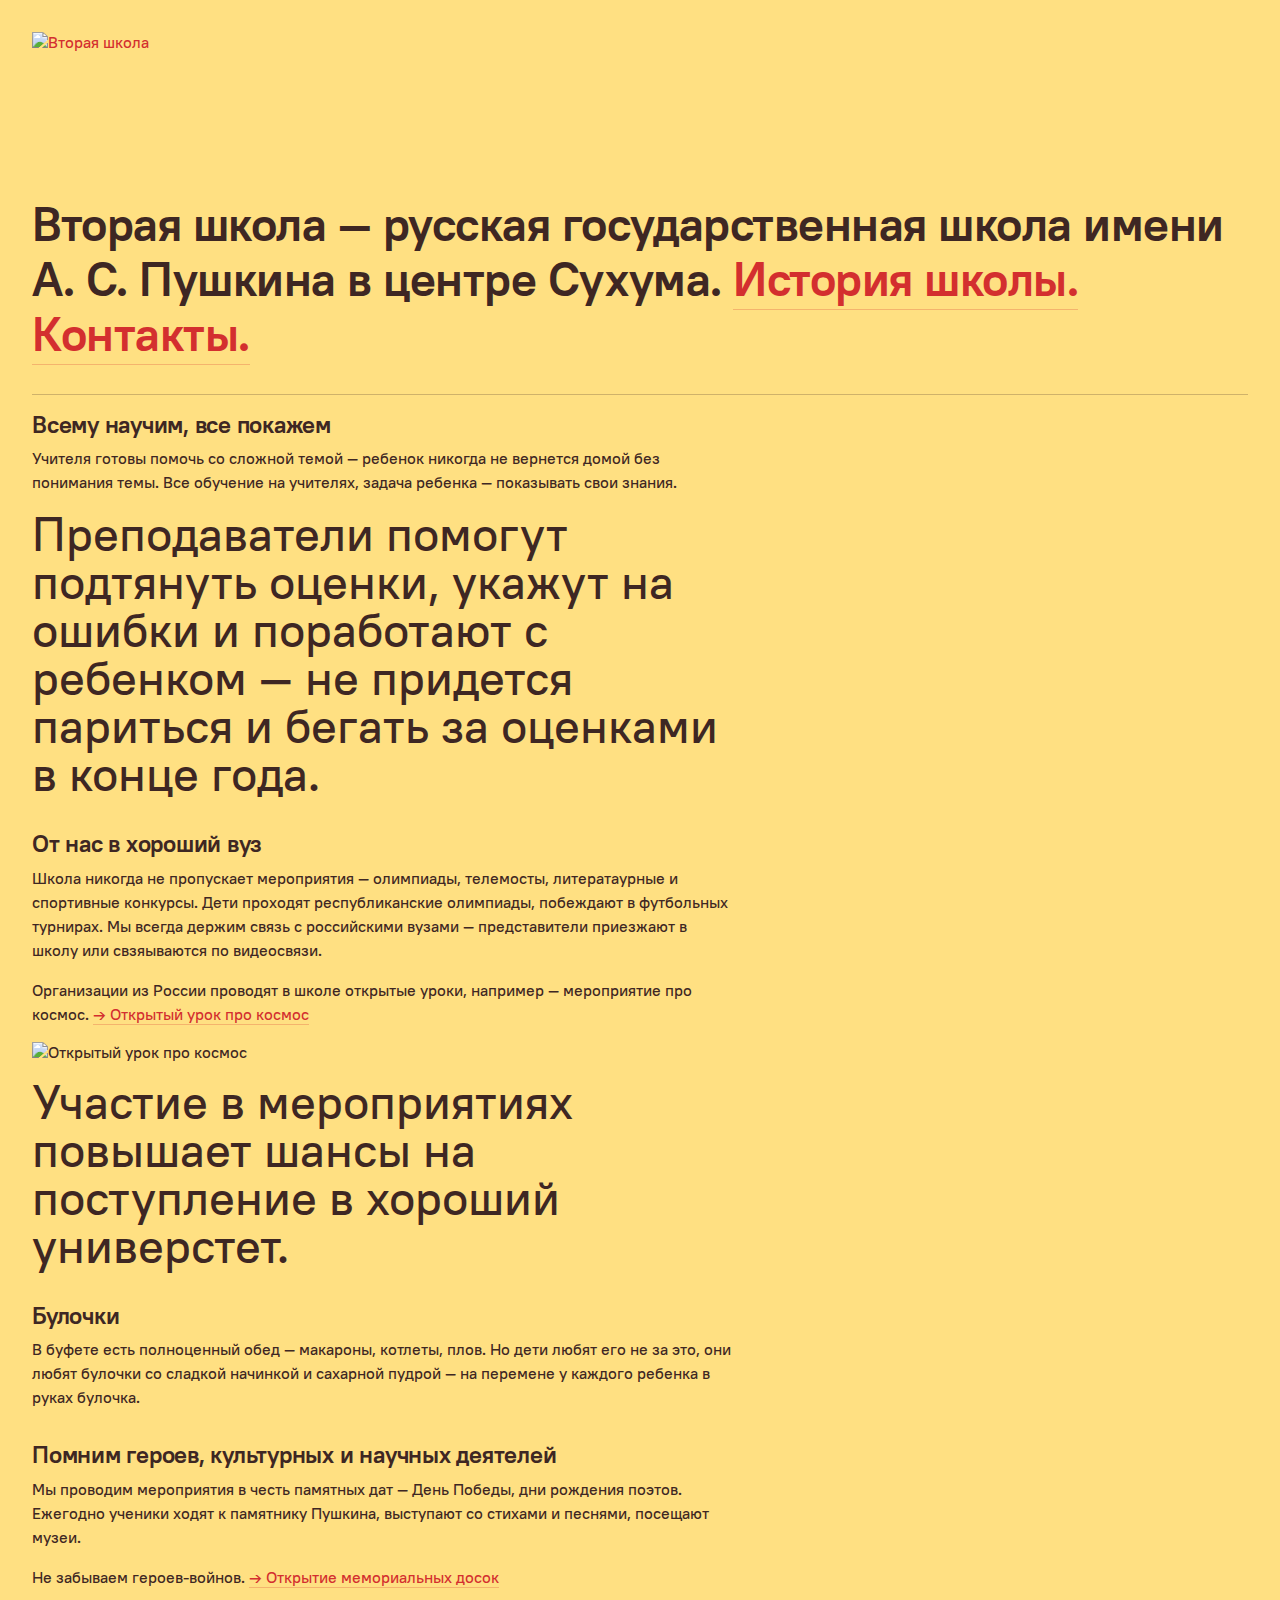
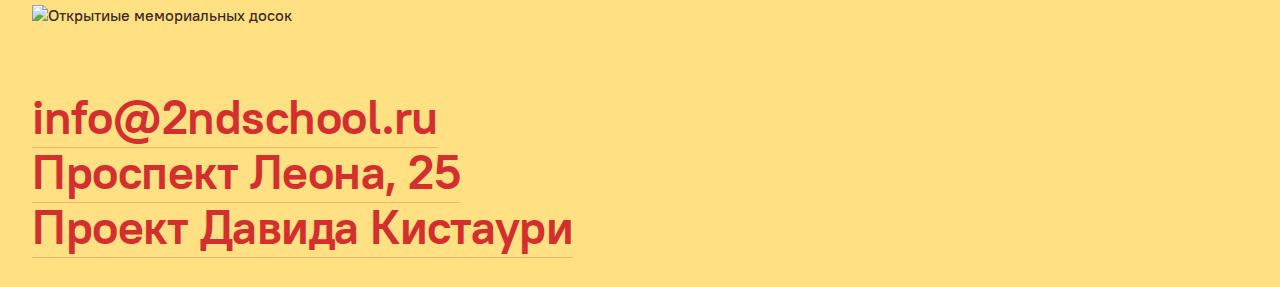
==== commit 3c9a6ccf: "Update theme-color tags" ====
--- a/index.html
+++ b/index.html
@@ -1,180 +1,231 @@
 <!DOCTYPE html>
-<html lang="en">
-
-<head>
-  <title>Вторая школа</title>
-
-  <!-- HTML Meta Tags -->
-  <meta name="Description" content="Вторая школа — подойдет вашему ребенку" />
-  <meta name="viewport" content="width=device-width, initial-scale=1.0" />
-  <meta http-equiv="Content-Type" content="text/html;charset=UTF-8" />
-  <meta http-equiv="X-UA-Compatible" cont="ie=edge" />
-
-  <!-- Google / Search Engine Tags -->
-  <meta itemprop="name" content="Вторая школа" />
-  <meta itemprop="description"
-    content="Вторая школа — подойдет вашему ребенку" />
-  <meta itemprop="image"
-    content="https://secondschool.now.sh/src/images/og.png" />
-
-  <!-- Facebook Open Graph Meta Tags -->
-  <meta property="og:type" content="website" />
-  <meta property="og:image"
-    content="https://secondschool.now.sh/src/images/og.png" />
-  <meta property="og:url" content="https://secondschool.now.sh" />
-  <meta property="og:title" content="Вторая школа" />
-  <meta property="og:description"
-    content="Вторая школа — подойдет вашему ребенку" />
-  <meta property="og:locale" content="ru_RU" />
-
-  <!-- Twitter Card Meta Tags -->
-  <meta name="twitter:card" content="summary_large_image" />
-  <meta name="twitter:url" content="https://secondschool.now.sh" />
-  <meta name="twitter:title" content="Вторая школа" />
-  <meta name="twitter:description"
-    content="Вторая школа — подойдет вашему ребенку" />
-  <meta name="twitter:image"
-    content="https://secondschool.now.sh/src/images/og.png" />
-
-  <!-- IOS Meta Tags -->
-  <meta name="apple-mobile-web-app-capable" content="yes" />
-  <meta name="apple-mobile-web-app-status-bar-style" content="black" />
-  <meta name="apple-mobile-web-app-title" content="Вторая школа" />
-
-  <!-- Linked files -->
-  <link rel="preload" href="/src/styles/mobile.css" as="style">
-  <link rel="preload" href="/src/fonts/PT Root UI_Bold.woff2" as="font"
-    type="font/woff2">
-  <link rel="preload" href="/src/images/logo.jpg" as="image" />
-  <link rel="manifest" href="/manifest.json" />
-  <link rel="stylesheet" href="/src/styles/main.css" />
-  <link rel="stylesheet" href="/src/styles/mobile.css" media="none"
-    onload="if(media!='screen and (max-width: 950px)')media='screen and (max-width: 950px)'" />
-  <link rel="stylesheet" href="/src/styles/dark.css" />
-
-  <!-- Icons -->
-  <link rel="apple-touch-icon" sizes="128x128"
-    href="/src/images/logos/logo-128.png" />
-  <link rel="apple-touch-icon" sizes="64x64"
-    href="/src/images/logos/logo-64.png" />
-  <link rel="apple-touch-icon" sizes="32x32"
-    href="/src/images/logos/logo-32.png" />
-  <link rel="apple-touch-icon" sizes="16x16"
-    href="/src/images/logos/logo-16.png" />
-  <link rel="icon" sizes="128x128" href="/src/images/logos/logo-128.png"
-    type="img/png" />
-  <link rel="icon" sizes="64x64" href="/src/images/logos/logo-64.png"
-    type="img/png" />
-  <link rel="icon" sizes="32x32" href="/src/images/logos/logo-32.png"
-    type="img/png" />
-  <link rel="icon" sizes="16x16" href="/src/images/logos/logo-16.png"
-    type="img/png" />
-</head>
-
-<body>
-  <header>
-    <nav>
-      <a href="/" class="active"><img src="/src/images/logo.jpg"
-          alt="Вторая школа" /></a>
-    </nav>
-  </header>
-  <main>
-    <section>
+<html lang="ru">
+  <head>
+    <title>Вторая школа</title>
+
+    <!-- HTML Meta Tags -->
+    <meta
+      name="theme-color"
+      content="#ffe082"
+      media="(prefers-color-scheme: light)"
+    />
+    <meta
+      name="theme-color"
+      content="#3e2723"
+      media="(prefers-color-scheme: dark)"
+    />
+    <meta name="Description" content="Вторая школа — подойдет вашему ребенку" />
+    <meta name="viewport" content="width=device-width, initial-scale=1.0" />
+    <meta http-equiv="Content-Type" content="text/html;charset=UTF-8" />
+    <meta http-equiv="X-UA-Compatible" cont="ie=edge" />
+
+    <!-- Google / Search Engine Tags -->
+    <meta itemprop="name" content="Вторая школа" />
+    <meta
+      itemprop="description"
+      content="Вторая школа — подойдет вашему ребенку"
+    />
+    <meta
+      itemprop="image"
+      content="https://secondschool.now.sh/src/images/og.png"
+    />
+
+    <!-- Facebook Open Graph Meta Tags -->
+    <meta property="og:type" content="website" />
+    <meta
+      property="og:image"
+      content="https://secondschool.now.sh/src/images/og.png"
+    />
+    <meta property="og:url" content="https://secondschool.now.sh" />
+    <meta property="og:title" content="Вторая школа" />
+    <meta
+      property="og:description"
+      content="Вторая школа — подойдет вашему ребенку"
+    />
+    <meta property="og:locale" content="ru_RU" />
+
+    <!-- Twitter Card Meta Tags -->
+    <meta name="twitter:card" content="summary_large_image" />
+    <meta name="twitter:url" content="https://secondschool.now.sh" />
+    <meta name="twitter:title" content="Вторая школа" />
+    <meta
+      name="twitter:description"
+      content="Вторая школа — подойдет вашему ребенку"
+    />
+    <meta
+      name="twitter:image"
+      content="https://secondschool.now.sh/src/images/og.png"
+    />
+
+    <!-- IOS Meta Tags -->
+    <meta name="apple-mobile-web-app-capable" content="yes" />
+    <meta name="apple-mobile-web-app-status-bar-style" content="black" />
+    <meta name="apple-mobile-web-app-title" content="Вторая школа" />
+
+    <!-- Linked files -->
+    <link rel="preload" href="/src/images/pouchkine.jpg" as="image" />
+    <link
+      href="/src/fonts/PT Root UI_Medium.woff2"
+      rel="preload"
+      as="font"
+      crossorigin
+    />
+    <link
+      href="/src/fonts/PT Root UI_Bold.woff2"
+      rel="preload"
+      as="font"
+      crossorigin
+    />
+    <link rel="preload" href="/src/images/pouchkine.gif" as="image" />
+    <link rel="manifest" href="/manifest.json" />
+    <link rel="stylesheet" href="/src/styles/main.css" />
+    <link
+      rel="stylesheet"
+      href="/src/styles/mobile.css"
+      media="none"
+      onload="if(media!='screen and (max-width: 950px)')media='screen and (max-width: 950px)'"
+    />
+    <link rel="stylesheet" href="/src/styles/dark.css" />
+
+    <!-- Icons -->
+    <link
+      rel="apple-touch-icon"
+      sizes="128x128"
+      href="/src/images/logos/logo-128.png"
+    />
+    <link
+      rel="apple-touch-icon"
+      sizes="64x64"
+      href="/src/images/logos/logo-64.png"
+    />
+    <link
+      rel="apple-touch-icon"
+      sizes="32x32"
+      href="/src/images/logos/logo-32.png"
+    />
+    <link
+      rel="apple-touch-icon"
+      sizes="16x16"
+      href="/src/images/logos/logo-16.png"
+    />
+    <link
+      rel="icon"
+      sizes="128x128"
+      href="/src/images/logos/logo-128.png"
+      type="img/png"
+    />
+    <link
+      rel="icon"
+      sizes="64x64"
+      href="/src/images/logos/logo-64.png"
+      type="img/png"
+    />
+    <link
+      rel="icon"
+      sizes="32x32"
+      href="/src/images/logos/logo-32.png"
+      type="img/png"
+    />
+    <link
+      rel="icon"
+      sizes="16x16"
+      href="/src/images/logos/logo-16.png"
+      type="img/png"
+    />
+  </head>
+
+  <body>
+    <header>
+      <a href="/" class="active" tabindex="-1"
+        ><img src="/src/images/pouchkine.jpg" id="pouchkine" alt="Вторая школа"
+      /></a>
+    </header>
+    <main>
       <h1>
-        Вторая школа — русская гос. школа имени А. С. Пушкина в центре Сухума.
+        Вторая школа — русская государственная школа имени
+        <nobr>А. С. Пушкина</nobr> в центре Сухума.
         <a href="/history">История школы.</a>
         <a href="#cont">Контакты.</a>
       </h1>
-    </section>
-    <hr />
-    <section>
-      <article>
-        <h2>Всему научим, все покажем</h2>
-        <p>
-          Учителя готовы помочь со сложной темой — ребенок никогда не вернется
-          домой без понимания темы. Все обучение на учителях, задача ребенка —
-          показывать свои знания.
-        </p>
-      </article>
-      <article class="art--img">
-        <img src="/src/images/school-main.jpg" alt="Открытый урок про космос"
-          class="sect_art_imgs" loading="lazy" />
-        <img src="/src/images/school-bottom.jpg" alt="Открытый урок про космос"
-          class="sect_art_imgs" loading="lazy" />
-        <img src="/src/images/school-rain.jpg" alt="Открытый урок про космос"
-          class="sect_art_imgs" loading="lazy" />
-        <img src="/src/images/school-right.jpg" alt="Открытый урок про космос"
-          class="sect_art_imgs" loading="lazy" />
-      </article>
-    </section>
-    <section class="sect--highlight">
-      <span>Преподаватели помогут подтянуть оценки, укажут на ошибки и
-        поработают
-        с ребенком — не придется париться и бегать за оценками в конце
-        года.</span>
-    </section>
-    <section>
-      <article>
-        <h2>От нас в хороший вуз</h2>
-        <p>
-          Школа никогда не пропускает мероприятия — олимпиады, телемосты,
-          литератаурные и спортивные конкурсы. Дети проходят республиканские
-          олимпиады, побеждают в футбольных турнирах. Мы всегда держим связь с
-          российскими вузами — представители приезжают в школу или свзяываются
-          по видеосвязи.
-        </p>
-        <p>
-          Организации из России проводят в школе открытые уроки, например —
-          мероприятие про космос.
-          <a href="http://abh.rs.gov.ru/ru/news/10887">→ Открытый урок про
-            космос
-          </a>
-        </p>
-        <img src="/src/images/cosmos.jpg" alt="Открытый урок про космос"
-          class="sect_art_img" loading="lazy" />
-      </article>
-    </section>
-    <section class="sect--highlight">
-      <span>Участие в мероприятиях повышает шансы на поступление в хороший
-        универстет.</span>
-    </section>
-    <section>
-      <article>
-        <h2>Булочки</h2>
-        <p>
-          В буфете есть полноценный обед — макароны, котлеты, плов. Но дети
-          любят его не за это, они любят булочки со сладкой начинкой и
-          сахарной пудрой — на перемене у каждого ребенка в руках булочка.
-        </p>
-      </article>
-    </section>
-    <hr />
-    <section>
-      <article>
-        <h2>Помним героев, культурных и научных деятелей</h2>
-        <p>
-          Мы проводим мероприятия в честь памятных дат — День Победы, дни
-          рождения поэтов. Ежегодно ученики ходят к памятнику Пушкина,
-          выступают со стихами и песнями, посещают музеи.
-        </p>
-        <p>
-          Не забываем героев-войнов.
-          <a href="https://sputnik-abkhazia.ru/video/20150424/1014516066.html">→
-            Открытие мемориальных досок</a>
-        </p>
-        <img src="/src/images/memorial.jpg" alt="Открытиые мемориальных досок"
-          class="sect_art_img" loading="lazy" />
-      </article>
-    </section>
-  </main>
-  <footer id="cont">
-    <a href="mailto:info@2ndschool.ru" title="Почта">Почта:
-      info@2ndschool.ru</a><br />
-    <a href="https://yandex.ru/maps/-/CGqsMVZ9" title="Школа на карте">Адрес:
-      пр. Леона, 25</a><br />
-    <a href="https://davidkistauri.ru" title="Разработчик сайта" target="_blank"
-      rel="noopener">Разработчик: Давид Кистаури</a>
-  </footer>
-</body>
-
-</html>+      <hr />
+      <h2>Всему научим, все покажем</h2>
+      <p>
+        Учителя готовы помочь со сложной темой — ребенок никогда не вернется
+        домой без понимания темы. Все обучение на учителях, задача ребенка —
+        показывать свои знания.
+      </p>
+      <p>
+        <span>
+          Преподаватели помогут подтянуть оценки, укажут на ошибки и поработают
+          с ребенком — не придется париться и бегать за оценками в конце года.
+        </span>
+      </p>
+      <h2>От нас в хороший вуз</h2>
+      <p>
+        Школа никогда не пропускает мероприятия — олимпиады, телемосты,
+        литератаурные и спортивные конкурсы. Дети проходят республиканские
+        олимпиады, побеждают в футбольных турнирах. Мы всегда держим связь с
+        российскими вузами — представители приезжают в школу или свзяываются по
+        видеосвязи.
+      </p>
+      <p>
+        Организации из России проводят в школе открытые уроки, например —
+        мероприятие про космос.
+        <a href="http://abh.rs.gov.ru/ru/news/10887"
+          >→ Открытый урок про космос
+        </a>
+      </p>
+      <img
+        src="/src/images/cosmos.jpg"
+        alt="Открытый урок про космос"
+        loading="lazy"
+      />
+      <p>
+        <span>
+          Участие в мероприятиях повышает шансы на поступление в хороший
+          универстет.
+        </span>
+      </p>
+      <h2>Булочки</h2>
+      <p>
+        В буфете есть полноценный обед — макароны, котлеты, плов. Но дети любят
+        его не за это, они любят булочки со сладкой начинкой и сахарной пудрой —
+        на перемене у каждого ребенка в руках булочка.
+      </p>
+      <h2>Помним героев, культурных и научных деятелей</h2>
+      <p>
+        Мы проводим мероприятия в честь памятных дат — День Победы, дни рождения
+        поэтов. Ежегодно ученики ходят к памятнику Пушкина, выступают со стихами
+        и песнями, посещают музеи.
+      </p>
+      <p>
+        Не забываем героев-войнов.
+        <a href="https://sputnik-abkhazia.ru/video/20150424/1014516066.html"
+          >→ Открытие мемориальных досок</a
+        >
+      </p>
+      <img
+        src="/src/images/memorial.jpg"
+        alt="Открытиые мемориальных досок"
+        loading="lazy"
+      />
+    </main>
+    <footer id="cont">
+      <nav>
+        <a href="mailto:info@2ndschool.ru" title="Почта">info@2ndschool.ru</a
+        ><br />
+        <a href="https://yandex.ru/maps/-/CGqsMVZ9" title="Школа на карте"
+          >Проспект Леона, 25</a
+        ><br />
+        <a
+          href="https://dtroode.vercel.app"
+          title="Разработчик сайта"
+          target="_blank"
+          el="noopener"
+          >Проект Давида Кистаури</a
+        >
+      </nav>
+    </footer>
+    <script type="text/javascript" src="/src/scripts/main.js"></script>
+  </body>
+</html>
--- a/src/styles/main.css
+++ b/src/styles/main.css
@@ -1,3 +1,11 @@
+@font-face {
+  font-family: "PT Root UI";
+  font-weight: normal;
+  font-style: normal;
+  font-display: swap;
+  src: url("/src/fonts/PT\ Root\ UI_Medium.woff2?v=3.5") format("woff2");
+}
+
 @font-face {
   font-family: "PT Root UI";
   font-weight: bold;
@@ -7,231 +15,117 @@
 }
 
 :root {
-  --background-color: #f2f2f2;
-  --foreground-color: #212121;
-  --accent-color: #ffe082;
-  --red: #d32f2f;
-  --highlight-bg: #d32f2f;
-  --highlight-fg: #f2f2f2;
-
-  --pad: 1.5rem;
-  --text-pad: 1rem;
-}
-
-*::selection {
-  background-color: var(--accent-color);
-  color: var(--foreground-color);
-}
-
-*::-moz-selection {
-  background-color: var(--accent-color);
-  color: var(--foreground-color);
+  --light: #3e272340;
+  --background: #ffe082;
+  --foreground: #3e2723;
+  --accent: #d32f2f;
+  --accent-light: #d32f2f40;
 }
 
 html {
-  font-size: 18px;
-  font-weight: bold;
+  font-size: 16px;
   scroll-behavior: smooth;
+  font-family: "PT Root UI", Arial, Helvetica, sans-serif;
 }
 
 body {
   margin: 0;
-  background-color: var(--accent-color);
+  padding: 2rem;
+  background-color: var(--background);
+  color: var(--foreground);
 }
 
-header {
-  position: fixed;
-  z-index: 2;
-  top: 0;
-  left: 50%;
-  width: 5rem;
-  height: 5rem;
-  transform: translateX(-50%);
-  margin: var(--pad) 0;
-  box-shadow: 0 2px 5px rgba(0, 0, 0, 0.2);
-}
-
-header nav {
-  border: 0.4rem solid var(--accent-color);
-  background-color: var(--accent-color);
-}
-
-header nav a {
-  padding: 0;
-}
-
-footer {
-  position: relative;
-  padding: var(--pad);
-  background-color: var(--highlight-bg);
-}
-
-footer a,
-section.sect--highlight span,
-h1,
-h2 {
-  line-height: 1.05em;
-  letter-spacing: -0.02em;
-}
-
-footer a {
-  position: relative;
-  z-index: 1;
-  display: inline;
-  font-size: 5.063rem;
-  color: var(--highlight-fg);
-  text-decoration: none;
-  word-wrap: break-word;
-}
-
-a {
-  text-decoration: none;
-  transition: opacity cubic-bezier(0.075, 0.82, 0.165, 1) 0.5s;
-  -webkit-transition: opacity cubic-bezier(0.075, 0.82, 0.165, 1) 0.5s;
-}
-
-section:nth-of-type(1) {
-  margin-top: 0;
-  padding-top: 7rem;
-}
-
-section {
-  position: relative;
-  width: calc(100% - 2 * var(--pad));
-  padding: var(--pad);
-  background-color: var(--accent-color);
-}
-
-section.sect--highlight {
-  width: calc(100% - 2 * var(--pad));
-  background-color: var(--highlight-bg);
-}
-
-section.sect--highlight span {
-  position: relative;
-  z-index: 1;
-  margin-top: 0;
-  font-size: 1.5rem;
-  color: var(--highlight-fg);
-}
-
-section > h1 {
-  margin-top: 1.25rem;
-  font-size: 5.063rem;
-}
-
-section > h1 a {
-  display: inline;
-  font-style: italic;
-  text-decoration: none;
-  color: var(--red);
-}
-
-section > h1 a:hover {
-  font-style: normal;
-}
-
-picture img {
-  position: absolute;
-  top: 0;
-  left: 0;
+header a img {
+  display: block;
   width: 100%;
-  height: 100%;
+  height: 100px;
   object-fit: cover;
 }
 
-article {
-  position: relative;
+header a.active {
+  pointer-events: none;
 }
 
-article > *:not(img) {
+main img,
+h2,
+p,
+span {
   max-width: 700px;
-}
-
-article.art--img {
-  display: grid;
-  grid-template-columns: 1fr 1fr;
-  grid-gap: 0.5rem;
-}
-
-article.art--img,
-p,
-img.sect_art_img {
-  margin-top: var(--text-pad);
 }
 
 h1,
 h2,
-p,
-a,
-section.sect--highlight span {
-  font-family: "PT Root UI", Helvetica, Arial, sans-serif;
+footer nav a {
+  line-height: 1.15em;
+  letter-spacing: -0.01em;
+  font-weight: bold;
 }
 
 h1,
-h2,
-p {
-  color: var(--foreground-color);
+footer nav a,
+span {
+  font-size: 3rem;
 }
 
 h1 {
-  margin: 0;
-  font-size: 5.063rem;
+  margin-top: 4rem;
+  margin-bottom: 2rem;
 }
 
 h2 {
-  margin-top: 0;
-  margin-bottom: var(--text-pad);
   font-size: 1.5rem;
+  margin: 2rem 0 0.5rem 0;
+}
+
+h2 + p {
+  margin-top: 0.5rem;
+}
+
+span {
+  line-height: 1;
 }
 
 p {
-  margin-bottom: 0;
   font-size: 1rem;
   line-height: 1.5em;
-  letter-spacing: -0.005rem;
-}
-
-p a {
-  display: inline;
-  color: var(--red);
-  text-decoration: none;
+  margin-top: 1rem;
+  margin-bottom: 0rem;
 }
 
 a {
-  position: relative;
-  display: flex;
-  color: var(--foreground-color);
+  color: var(--accent);
+  text-decoration: none;
+  transition: opacity ease 0.1s;
 }
 
-a:hover {
-  opacity: 0.5;
+main a,
+footer a {
+  border-bottom: 1px solid var(--accent-light);
 }
 
-a.active {
-  pointer-events: none;
-  cursor: default;
-}
-
-a img {
-  width: 100%;
-  height: 100%;
-}
-
-img.sect_art_img {
-  display: block;
-  width: 100%;
-}
-
-img.sect_art_imgs {
-  display: inline-block;
-  width: 100%;
+a:hover,
+a:focus {
+  opacity: 0.5;
+  transition: none;
 }
 
 hr {
-  height: 2px;
-  margin: var(--text-pad) var(--pad) 0 var(--pad);
-  border: 0;
-  background-color: var(--foreground-color);
-  opacity: 0.25;
+  height: 1px;
+  border: none;
+  background-color: var(--light);
+  margin: 2rem 0 0 0;
 }
+
+hr + h2 {
+  margin-top: 1rem;
+}
+
+main img {
+  display: block;
+  width: 100%;
+  margin-top: 1rem;
+}
+
+footer {
+  padding-top: 4rem;
+}
--- a/src/styles/mobile.css
+++ b/src/styles/mobile.css
@@ -9,27 +9,26 @@
   header nav {
     border: 0.2rem solid var(--accent-color);
   }
-  main {
-    margin-top: calc(3.9rem + 2 * var(--pad));
-  }
   section:nth-last-of-type(n) {
     grid-template: "article" / 1fr;
   }
   section {
     width: calc(100% - 2 * var(--pad));
-    min-height: unset;
   }
-  section:first-of-type {
-    padding-top: 0;
-  }
-  section > h1 {
-    margin-top: 0;
+  section {
+    width: unset;
   }
   footer a,
   section > h1 {
     font-size: 2.25rem;
   }
+  h2 {
+    font-size: 1.875rem;
+  }
   article.art--img {
     grid-template-columns: 1fr;
   }
+  table span {
+    display: none;
+  }
 }
--- a/src/styles/dark.css
+++ b/src/styles/dark.css
@@ -1,11 +1,10 @@
 @media screen and (prefers-color-scheme: dark) {
   :root {
-    --background-color: #212121;
-    --foreground-color: #f2f2f2;
-    --accent-color: #212121;
-    --red: #ff6659;
-    --highlight-bg: #ff665920;
-    --highlight-fg: #ff6659;
+    --light: #ffe08240;
+    --background: #3e2723;
+    --foreground: #ffe082;
+    --accent: #ff6659;
+    --accent-light: #ff665940;
   }
   h1,
   h2,
